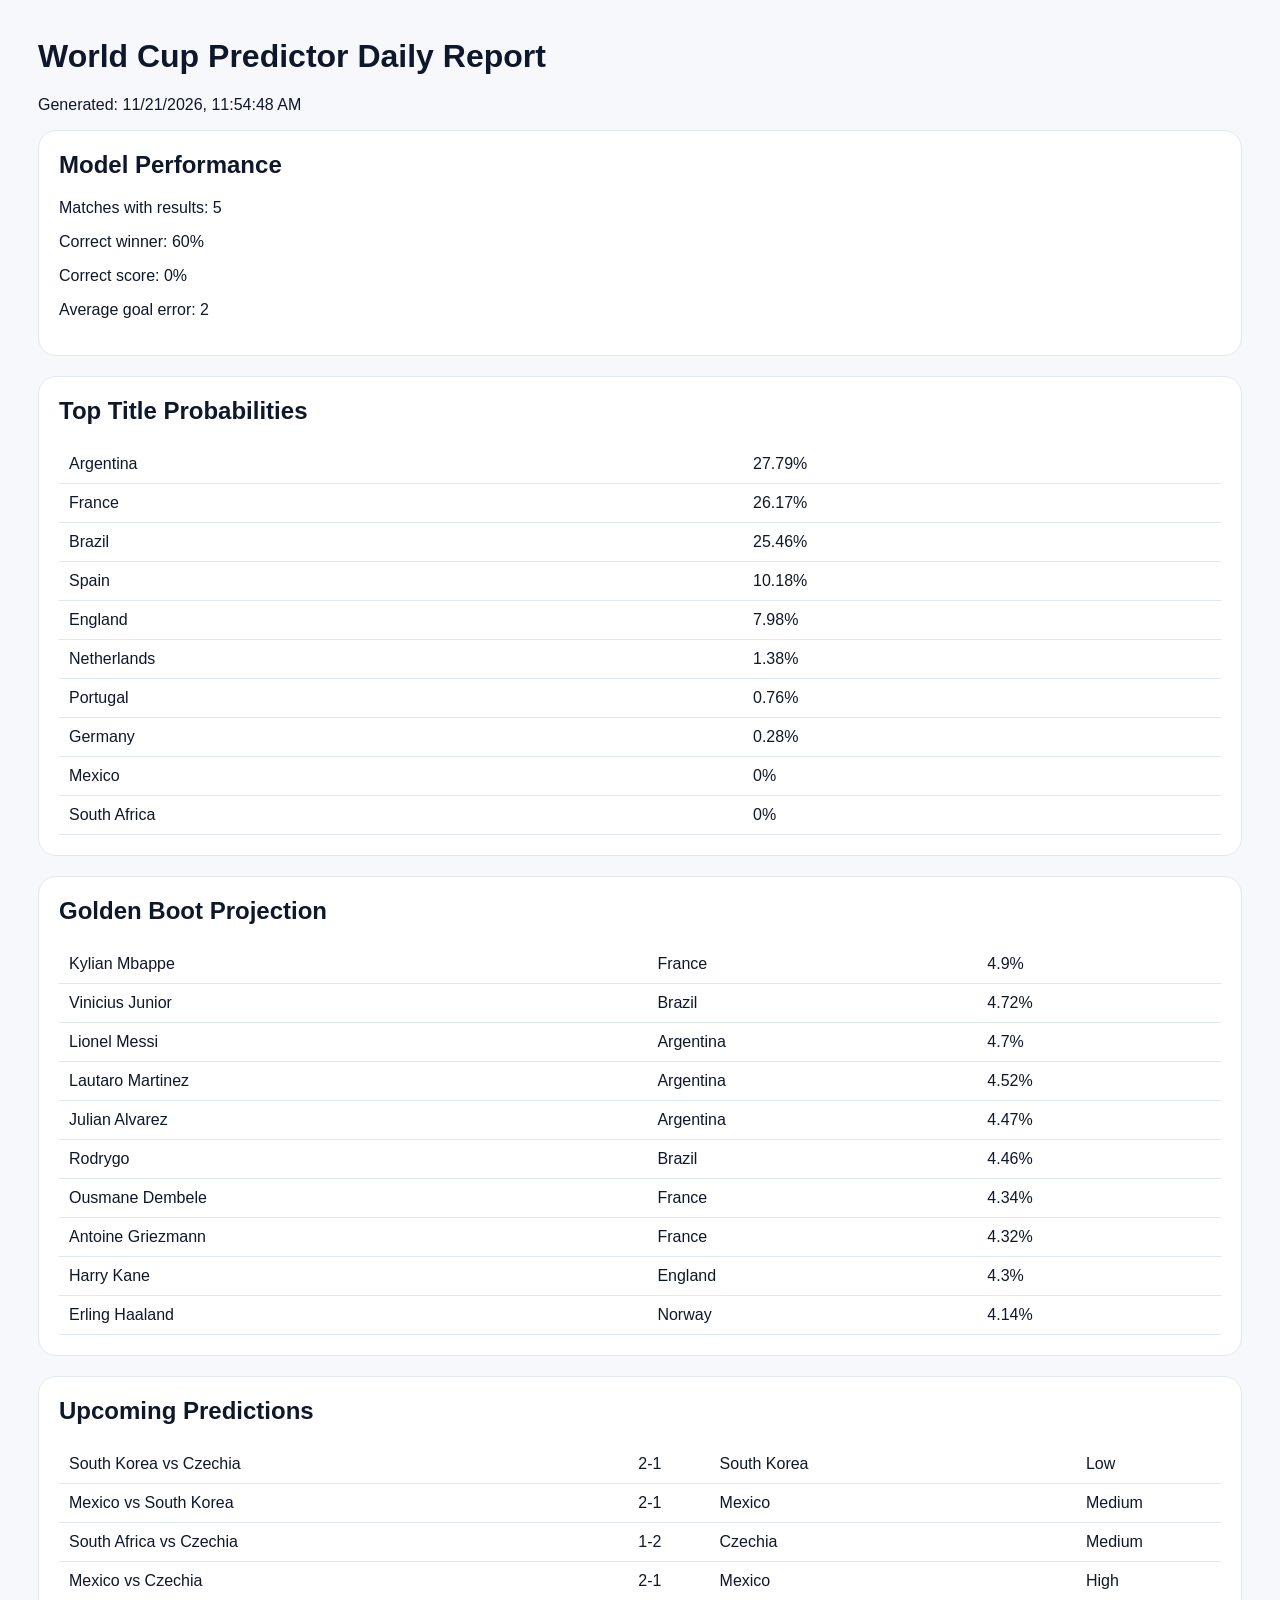
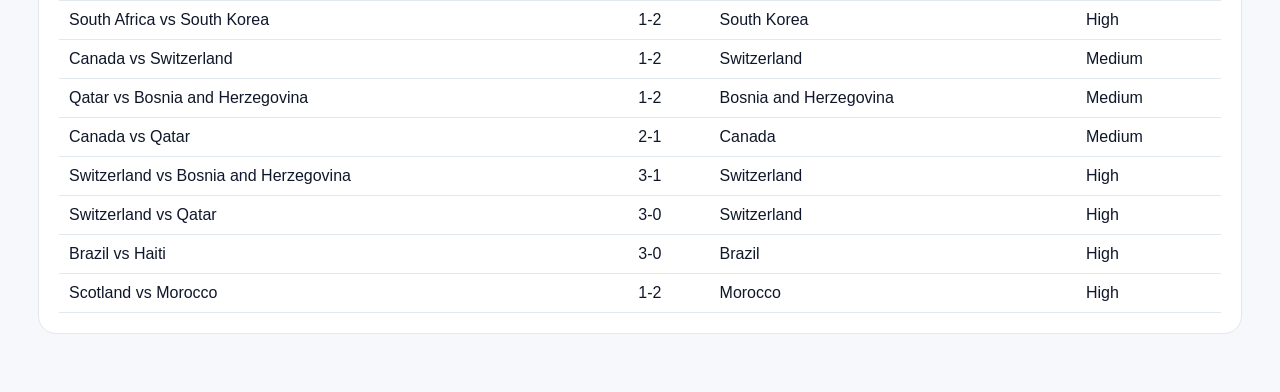
==== reports/daily_report.html @ 76134f79 "Update prediction data and reports" ====
<!DOCTYPE html><html><head><meta charset="UTF-8"><title>World Cup Predictor Daily Report</title><style>body{font-family:Arial,sans-serif;background:#f6f8fb;color:#0f172a;padding:30px}section{background:white;border:1px solid #e2e8f0;border-radius:18px;padding:20px;margin-bottom:20px}table{width:100%;border-collapse:collapse}td,th{padding:10px;border-bottom:1px solid #e2e8f0;text-align:left}h1,h2{margin-top:0}</style></head><body><h1>World Cup Predictor Daily Report</h1><p>Generated: 11/21/2026, 11:54:48 AM</p><section><h2>Model Performance</h2><p>Matches with results: 5</p><p>Correct winner: 60%</p><p>Correct score: 0%</p><p>Average goal error: 2</p></section><section><h2>Top Title Probabilities</h2><table><tr><td>Argentina</td><td>27.79%</td></tr><tr><td>France</td><td>26.17%</td></tr><tr><td>Brazil</td><td>25.46%</td></tr><tr><td>Spain</td><td>10.18%</td></tr><tr><td>England</td><td>7.98%</td></tr><tr><td>Netherlands</td><td>1.38%</td></tr><tr><td>Portugal</td><td>0.76%</td></tr><tr><td>Germany</td><td>0.28%</td></tr><tr><td>Mexico</td><td>0%</td></tr><tr><td>South Africa</td><td>0%</td></tr></table></section><section><h2>Golden Boot Projection</h2><table><tr><td>Kylian Mbappe</td><td>France</td><td>4.9%</td></tr><tr><td>Vinicius Junior</td><td>Brazil</td><td>4.72%</td></tr><tr><td>Lionel Messi</td><td>Argentina</td><td>4.7%</td></tr><tr><td>Lautaro Martinez</td><td>Argentina</td><td>4.52%</td></tr><tr><td>Julian Alvarez</td><td>Argentina</td><td>4.47%</td></tr><tr><td>Rodrygo</td><td>Brazil</td><td>4.46%</td></tr><tr><td>Ousmane Dembele</td><td>France</td><td>4.34%</td></tr><tr><td>Antoine Griezmann</td><td>France</td><td>4.32%</td></tr><tr><td>Harry Kane</td><td>England</td><td>4.3%</td></tr><tr><td>Erling Haaland</td><td>Norway</td><td>4.14%</td></tr></table></section><section><h2>Upcoming Predictions</h2><table><tr><td>South Korea vs Czechia</td><td>2-1</td><td>South Korea</td><td>Low</td></tr><tr><td>Mexico vs South Korea</td><td>2-1</td><td>Mexico</td><td>Medium</td></tr><tr><td>South Africa vs Czechia</td><td>1-2</td><td>Czechia</td><td>Medium</td></tr><tr><td>Mexico vs Czechia</td><td>2-1</td><td>Mexico</td><td>High</td></tr><tr><td>South Africa vs South Korea</td><td>1-2</td><td>South Korea</td><td>High</td></tr><tr><td>Canada vs Switzerland</td><td>1-2</td><td>Switzerland</td><td>Medium</td></tr><tr><td>Qatar vs Bosnia and Herzegovina</td><td>1-2</td><td>Bosnia and Herzegovina</td><td>Medium</td></tr><tr><td>Canada vs Qatar</td><td>2-1</td><td>Canada</td><td>Medium</td></tr><tr><td>Switzerland vs Bosnia and Herzegovina</td><td>3-1</td><td>Switzerland</td><td>High</td></tr><tr><td>Switzerland vs Qatar</td><td>3-0</td><td>Switzerland</td><td>High</td></tr><tr><td>Brazil vs Haiti</td><td>3-0</td><td>Brazil</td><td>High</td></tr><tr><td>Scotland vs Morocco</td><td>1-2</td><td>Morocco</td><td>High</td></tr></table></section></body></html>
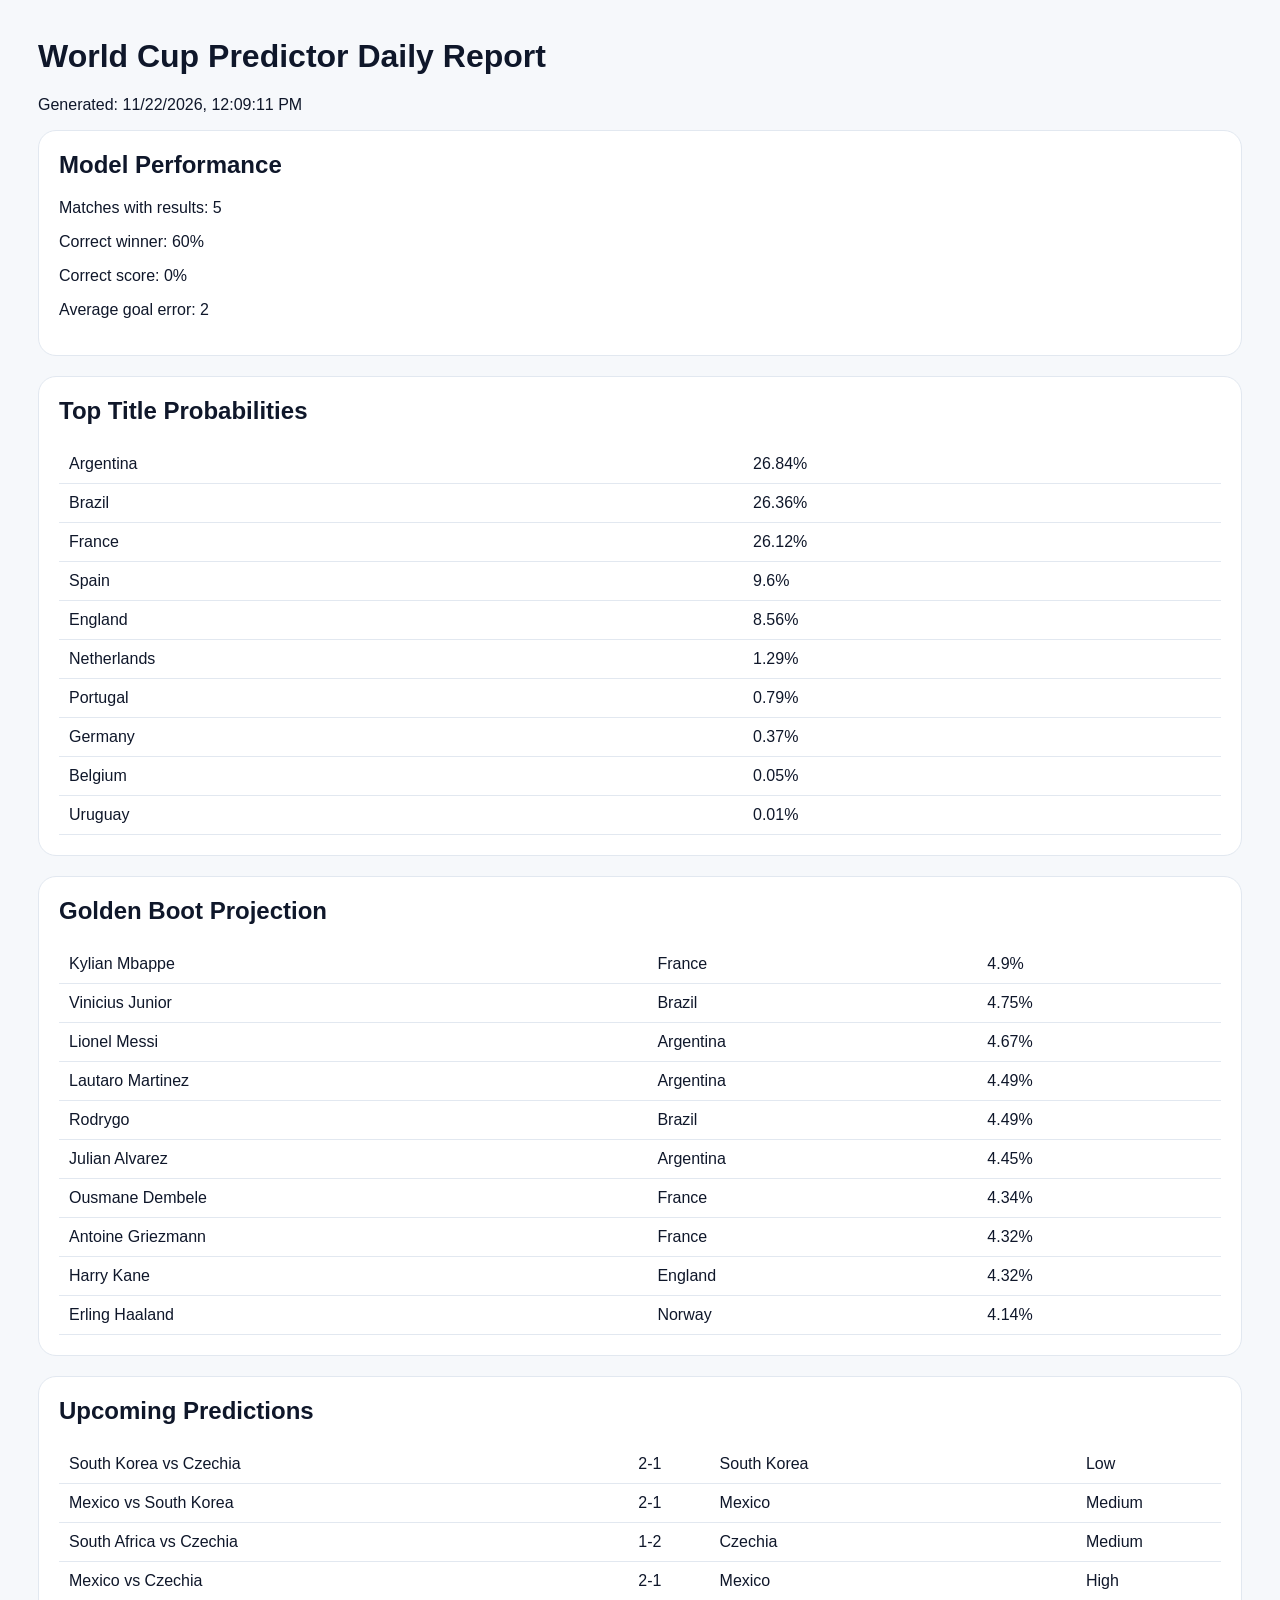
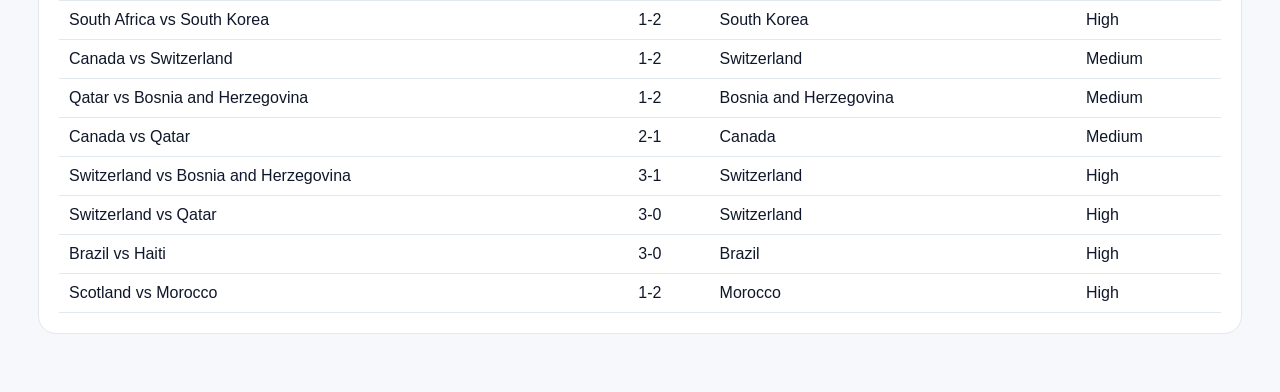
==== commit 184eba7e: "Update prediction data and reports" ====
--- a/reports/daily_report.html
+++ b/reports/daily_report.html
@@ -1 +1 @@
-<!DOCTYPE html><html><head><meta charset="UTF-8"><title>World Cup Predictor Daily Report</title><style>body{font-family:Arial,sans-serif;background:#f6f8fb;color:#0f172a;padding:30px}section{background:white;border:1px solid #e2e8f0;border-radius:18px;padding:20px;margin-bottom:20px}table{width:100%;border-collapse:collapse}td,th{padding:10px;border-bottom:1px solid #e2e8f0;text-align:left}h1,h2{margin-top:0}</style></head><body><h1>World Cup Predictor Daily Report</h1><p>Generated: 11/21/2026, 11:54:48 AM</p><section><h2>Model Performance</h2><p>Matches with results: 5</p><p>Correct winner: 60%</p><p>Correct score: 0%</p><p>Average goal error: 2</p></section><section><h2>Top Title Probabilities</h2><table><tr><td>Argentina</td><td>27.79%</td></tr><tr><td>France</td><td>26.17%</td></tr><tr><td>Brazil</td><td>25.46%</td></tr><tr><td>Spain</td><td>10.18%</td></tr><tr><td>England</td><td>7.98%</td></tr><tr><td>Netherlands</td><td>1.38%</td></tr><tr><td>Portugal</td><td>0.76%</td></tr><tr><td>Germany</td><td>0.28%</td></tr><tr><td>Mexico</td><td>0%</td></tr><tr><td>South Africa</td><td>0%</td></tr></table></section><section><h2>Golden Boot Projection</h2><table><tr><td>Kylian Mbappe</td><td>France</td><td>4.9%</td></tr><tr><td>Vinicius Junior</td><td>Brazil</td><td>4.72%</td></tr><tr><td>Lionel Messi</td><td>Argentina</td><td>4.7%</td></tr><tr><td>Lautaro Martinez</td><td>Argentina</td><td>4.52%</td></tr><tr><td>Julian Alvarez</td><td>Argentina</td><td>4.47%</td></tr><tr><td>Rodrygo</td><td>Brazil</td><td>4.46%</td></tr><tr><td>Ousmane Dembele</td><td>France</td><td>4.34%</td></tr><tr><td>Antoine Griezmann</td><td>France</td><td>4.32%</td></tr><tr><td>Harry Kane</td><td>England</td><td>4.3%</td></tr><tr><td>Erling Haaland</td><td>Norway</td><td>4.14%</td></tr></table></section><section><h2>Upcoming Predictions</h2><table><tr><td>South Korea vs Czechia</td><td>2-1</td><td>South Korea</td><td>Low</td></tr><tr><td>Mexico vs South Korea</td><td>2-1</td><td>Mexico</td><td>Medium</td></tr><tr><td>South Africa vs Czechia</td><td>1-2</td><td>Czechia</td><td>Medium</td></tr><tr><td>Mexico vs Czechia</td><td>2-1</td><td>Mexico</td><td>High</td></tr><tr><td>South Africa vs South Korea</td><td>1-2</td><td>South Korea</td><td>High</td></tr><tr><td>Canada vs Switzerland</td><td>1-2</td><td>Switzerland</td><td>Medium</td></tr><tr><td>Qatar vs Bosnia and Herzegovina</td><td>1-2</td><td>Bosnia and Herzegovina</td><td>Medium</td></tr><tr><td>Canada vs Qatar</td><td>2-1</td><td>Canada</td><td>Medium</td></tr><tr><td>Switzerland vs Bosnia and Herzegovina</td><td>3-1</td><td>Switzerland</td><td>High</td></tr><tr><td>Switzerland vs Qatar</td><td>3-0</td><td>Switzerland</td><td>High</td></tr><tr><td>Brazil vs Haiti</td><td>3-0</td><td>Brazil</td><td>High</td></tr><tr><td>Scotland vs Morocco</td><td>1-2</td><td>Morocco</td><td>High</td></tr></table></section></body></html>+<!DOCTYPE html><html><head><meta charset="UTF-8"><title>World Cup Predictor Daily Report</title><style>body{font-family:Arial,sans-serif;background:#f6f8fb;color:#0f172a;padding:30px}section{background:white;border:1px solid #e2e8f0;border-radius:18px;padding:20px;margin-bottom:20px}table{width:100%;border-collapse:collapse}td,th{padding:10px;border-bottom:1px solid #e2e8f0;text-align:left}h1,h2{margin-top:0}</style></head><body><h1>World Cup Predictor Daily Report</h1><p>Generated: 11/22/2026, 12:09:11 PM</p><section><h2>Model Performance</h2><p>Matches with results: 5</p><p>Correct winner: 60%</p><p>Correct score: 0%</p><p>Average goal error: 2</p></section><section><h2>Top Title Probabilities</h2><table><tr><td>Argentina</td><td>26.84%</td></tr><tr><td>Brazil</td><td>26.36%</td></tr><tr><td>France</td><td>26.12%</td></tr><tr><td>Spain</td><td>9.6%</td></tr><tr><td>England</td><td>8.56%</td></tr><tr><td>Netherlands</td><td>1.29%</td></tr><tr><td>Portugal</td><td>0.79%</td></tr><tr><td>Germany</td><td>0.37%</td></tr><tr><td>Belgium</td><td>0.05%</td></tr><tr><td>Uruguay</td><td>0.01%</td></tr></table></section><section><h2>Golden Boot Projection</h2><table><tr><td>Kylian Mbappe</td><td>France</td><td>4.9%</td></tr><tr><td>Vinicius Junior</td><td>Brazil</td><td>4.75%</td></tr><tr><td>Lionel Messi</td><td>Argentina</td><td>4.67%</td></tr><tr><td>Lautaro Martinez</td><td>Argentina</td><td>4.49%</td></tr><tr><td>Rodrygo</td><td>Brazil</td><td>4.49%</td></tr><tr><td>Julian Alvarez</td><td>Argentina</td><td>4.45%</td></tr><tr><td>Ousmane Dembele</td><td>France</td><td>4.34%</td></tr><tr><td>Antoine Griezmann</td><td>France</td><td>4.32%</td></tr><tr><td>Harry Kane</td><td>England</td><td>4.32%</td></tr><tr><td>Erling Haaland</td><td>Norway</td><td>4.14%</td></tr></table></section><section><h2>Upcoming Predictions</h2><table><tr><td>South Korea vs Czechia</td><td>2-1</td><td>South Korea</td><td>Low</td></tr><tr><td>Mexico vs South Korea</td><td>2-1</td><td>Mexico</td><td>Medium</td></tr><tr><td>South Africa vs Czechia</td><td>1-2</td><td>Czechia</td><td>Medium</td></tr><tr><td>Mexico vs Czechia</td><td>2-1</td><td>Mexico</td><td>High</td></tr><tr><td>South Africa vs South Korea</td><td>1-2</td><td>South Korea</td><td>High</td></tr><tr><td>Canada vs Switzerland</td><td>1-2</td><td>Switzerland</td><td>Medium</td></tr><tr><td>Qatar vs Bosnia and Herzegovina</td><td>1-2</td><td>Bosnia and Herzegovina</td><td>Medium</td></tr><tr><td>Canada vs Qatar</td><td>2-1</td><td>Canada</td><td>Medium</td></tr><tr><td>Switzerland vs Bosnia and Herzegovina</td><td>3-1</td><td>Switzerland</td><td>High</td></tr><tr><td>Switzerland vs Qatar</td><td>3-0</td><td>Switzerland</td><td>High</td></tr><tr><td>Brazil vs Haiti</td><td>3-0</td><td>Brazil</td><td>High</td></tr><tr><td>Scotland vs Morocco</td><td>1-2</td><td>Morocco</td><td>High</td></tr></table></section></body></html>
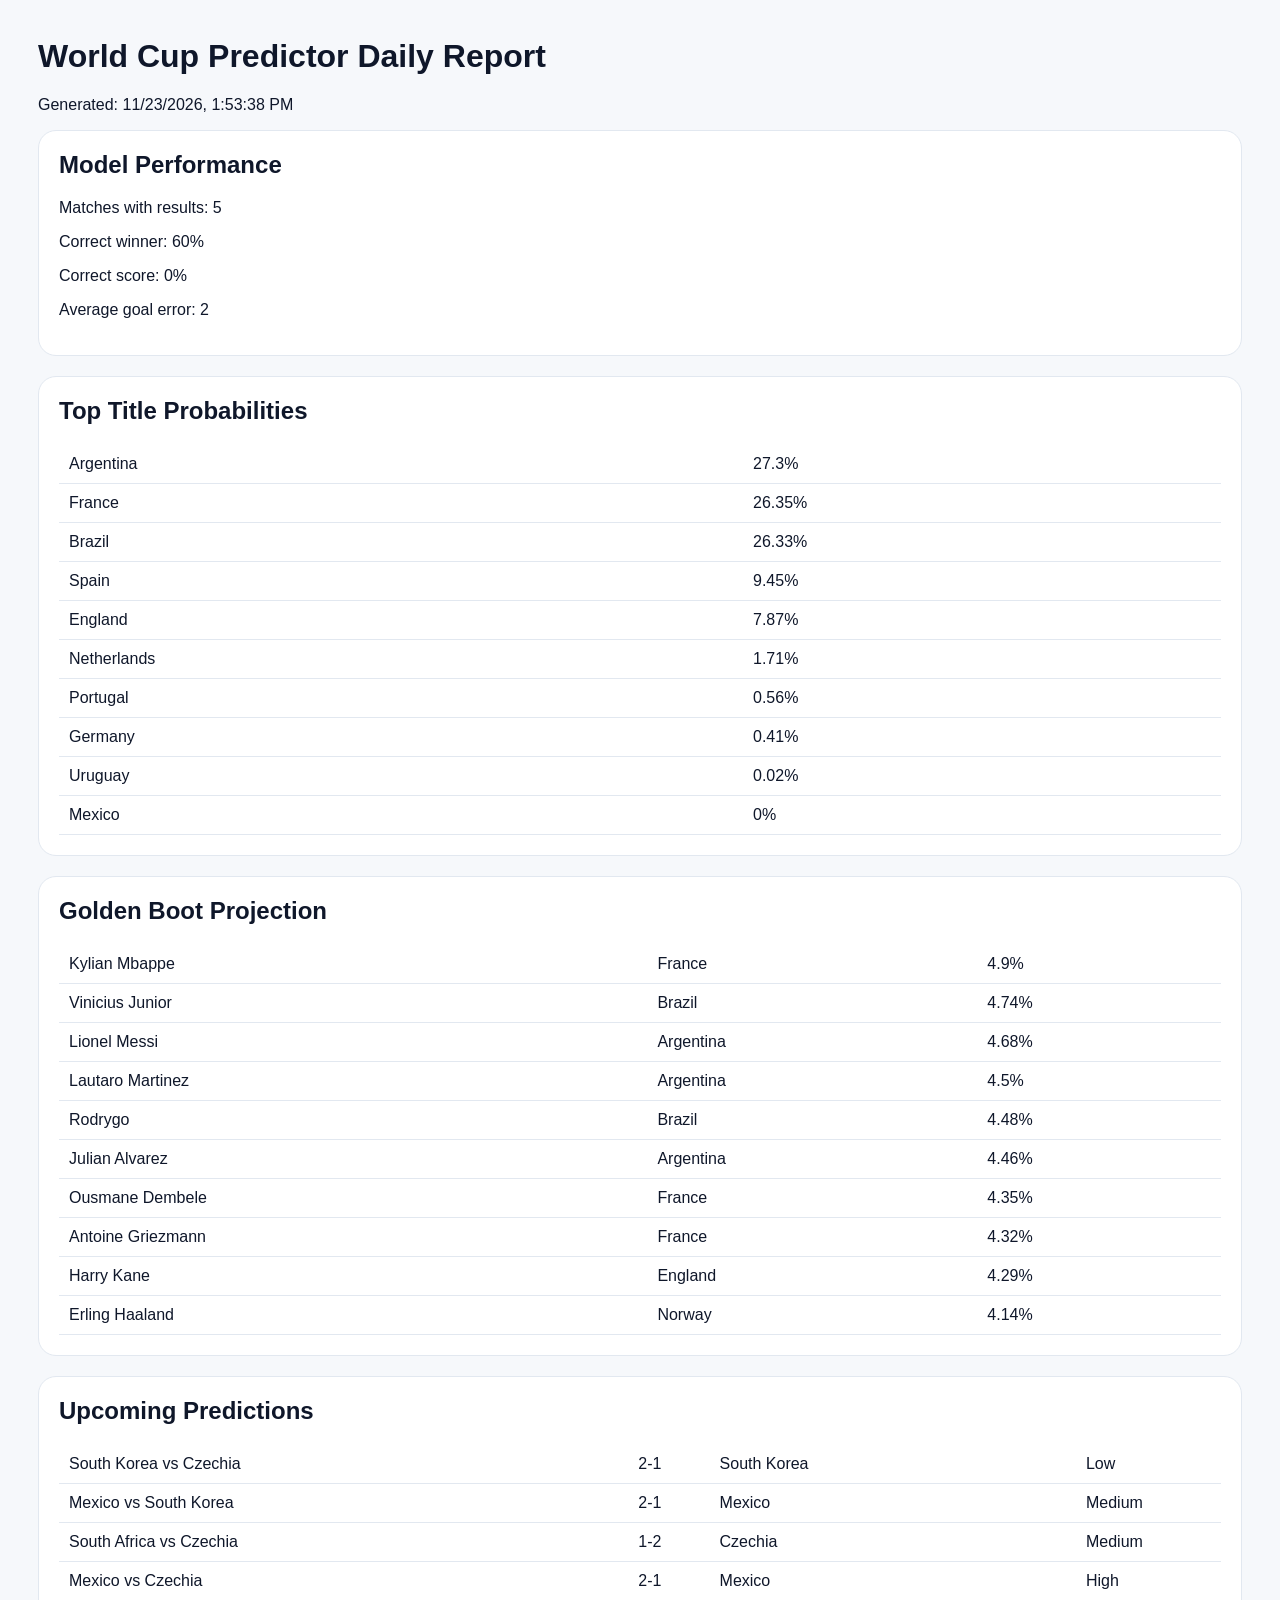
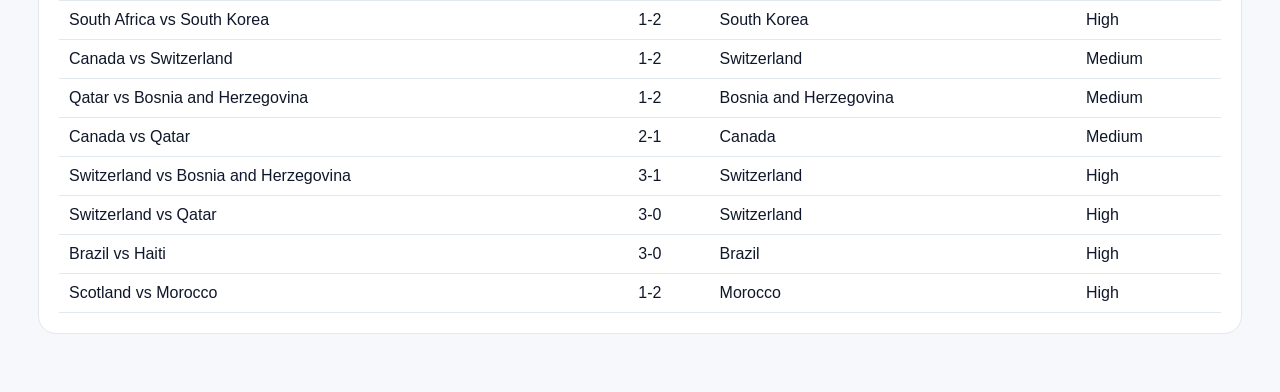
==== commit 8e715f9b: "Update prediction data and reports" ====
--- a/reports/daily_report.html
+++ b/reports/daily_report.html
@@ -1 +1 @@
-<!DOCTYPE html><html><head><meta charset="UTF-8"><title>World Cup Predictor Daily Report</title><style>body{font-family:Arial,sans-serif;background:#f6f8fb;color:#0f172a;padding:30px}section{background:white;border:1px solid #e2e8f0;border-radius:18px;padding:20px;margin-bottom:20px}table{width:100%;border-collapse:collapse}td,th{padding:10px;border-bottom:1px solid #e2e8f0;text-align:left}h1,h2{margin-top:0}</style></head><body><h1>World Cup Predictor Daily Report</h1><p>Generated: 11/22/2026, 12:09:11 PM</p><section><h2>Model Performance</h2><p>Matches with results: 5</p><p>Correct winner: 60%</p><p>Correct score: 0%</p><p>Average goal error: 2</p></section><section><h2>Top Title Probabilities</h2><table><tr><td>Argentina</td><td>26.84%</td></tr><tr><td>Brazil</td><td>26.36%</td></tr><tr><td>France</td><td>26.12%</td></tr><tr><td>Spain</td><td>9.6%</td></tr><tr><td>England</td><td>8.56%</td></tr><tr><td>Netherlands</td><td>1.29%</td></tr><tr><td>Portugal</td><td>0.79%</td></tr><tr><td>Germany</td><td>0.37%</td></tr><tr><td>Belgium</td><td>0.05%</td></tr><tr><td>Uruguay</td><td>0.01%</td></tr></table></section><section><h2>Golden Boot Projection</h2><table><tr><td>Kylian Mbappe</td><td>France</td><td>4.9%</td></tr><tr><td>Vinicius Junior</td><td>Brazil</td><td>4.75%</td></tr><tr><td>Lionel Messi</td><td>Argentina</td><td>4.67%</td></tr><tr><td>Lautaro Martinez</td><td>Argentina</td><td>4.49%</td></tr><tr><td>Rodrygo</td><td>Brazil</td><td>4.49%</td></tr><tr><td>Julian Alvarez</td><td>Argentina</td><td>4.45%</td></tr><tr><td>Ousmane Dembele</td><td>France</td><td>4.34%</td></tr><tr><td>Antoine Griezmann</td><td>France</td><td>4.32%</td></tr><tr><td>Harry Kane</td><td>England</td><td>4.32%</td></tr><tr><td>Erling Haaland</td><td>Norway</td><td>4.14%</td></tr></table></section><section><h2>Upcoming Predictions</h2><table><tr><td>South Korea vs Czechia</td><td>2-1</td><td>South Korea</td><td>Low</td></tr><tr><td>Mexico vs South Korea</td><td>2-1</td><td>Mexico</td><td>Medium</td></tr><tr><td>South Africa vs Czechia</td><td>1-2</td><td>Czechia</td><td>Medium</td></tr><tr><td>Mexico vs Czechia</td><td>2-1</td><td>Mexico</td><td>High</td></tr><tr><td>South Africa vs South Korea</td><td>1-2</td><td>South Korea</td><td>High</td></tr><tr><td>Canada vs Switzerland</td><td>1-2</td><td>Switzerland</td><td>Medium</td></tr><tr><td>Qatar vs Bosnia and Herzegovina</td><td>1-2</td><td>Bosnia and Herzegovina</td><td>Medium</td></tr><tr><td>Canada vs Qatar</td><td>2-1</td><td>Canada</td><td>Medium</td></tr><tr><td>Switzerland vs Bosnia and Herzegovina</td><td>3-1</td><td>Switzerland</td><td>High</td></tr><tr><td>Switzerland vs Qatar</td><td>3-0</td><td>Switzerland</td><td>High</td></tr><tr><td>Brazil vs Haiti</td><td>3-0</td><td>Brazil</td><td>High</td></tr><tr><td>Scotland vs Morocco</td><td>1-2</td><td>Morocco</td><td>High</td></tr></table></section></body></html>+<!DOCTYPE html><html><head><meta charset="UTF-8"><title>World Cup Predictor Daily Report</title><style>body{font-family:Arial,sans-serif;background:#f6f8fb;color:#0f172a;padding:30px}section{background:white;border:1px solid #e2e8f0;border-radius:18px;padding:20px;margin-bottom:20px}table{width:100%;border-collapse:collapse}td,th{padding:10px;border-bottom:1px solid #e2e8f0;text-align:left}h1,h2{margin-top:0}</style></head><body><h1>World Cup Predictor Daily Report</h1><p>Generated: 11/23/2026, 1:53:38 PM</p><section><h2>Model Performance</h2><p>Matches with results: 5</p><p>Correct winner: 60%</p><p>Correct score: 0%</p><p>Average goal error: 2</p></section><section><h2>Top Title Probabilities</h2><table><tr><td>Argentina</td><td>27.3%</td></tr><tr><td>France</td><td>26.35%</td></tr><tr><td>Brazil</td><td>26.33%</td></tr><tr><td>Spain</td><td>9.45%</td></tr><tr><td>England</td><td>7.87%</td></tr><tr><td>Netherlands</td><td>1.71%</td></tr><tr><td>Portugal</td><td>0.56%</td></tr><tr><td>Germany</td><td>0.41%</td></tr><tr><td>Uruguay</td><td>0.02%</td></tr><tr><td>Mexico</td><td>0%</td></tr></table></section><section><h2>Golden Boot Projection</h2><table><tr><td>Kylian Mbappe</td><td>France</td><td>4.9%</td></tr><tr><td>Vinicius Junior</td><td>Brazil</td><td>4.74%</td></tr><tr><td>Lionel Messi</td><td>Argentina</td><td>4.68%</td></tr><tr><td>Lautaro Martinez</td><td>Argentina</td><td>4.5%</td></tr><tr><td>Rodrygo</td><td>Brazil</td><td>4.48%</td></tr><tr><td>Julian Alvarez</td><td>Argentina</td><td>4.46%</td></tr><tr><td>Ousmane Dembele</td><td>France</td><td>4.35%</td></tr><tr><td>Antoine Griezmann</td><td>France</td><td>4.32%</td></tr><tr><td>Harry Kane</td><td>England</td><td>4.29%</td></tr><tr><td>Erling Haaland</td><td>Norway</td><td>4.14%</td></tr></table></section><section><h2>Upcoming Predictions</h2><table><tr><td>South Korea vs Czechia</td><td>2-1</td><td>South Korea</td><td>Low</td></tr><tr><td>Mexico vs South Korea</td><td>2-1</td><td>Mexico</td><td>Medium</td></tr><tr><td>South Africa vs Czechia</td><td>1-2</td><td>Czechia</td><td>Medium</td></tr><tr><td>Mexico vs Czechia</td><td>2-1</td><td>Mexico</td><td>High</td></tr><tr><td>South Africa vs South Korea</td><td>1-2</td><td>South Korea</td><td>High</td></tr><tr><td>Canada vs Switzerland</td><td>1-2</td><td>Switzerland</td><td>Medium</td></tr><tr><td>Qatar vs Bosnia and Herzegovina</td><td>1-2</td><td>Bosnia and Herzegovina</td><td>Medium</td></tr><tr><td>Canada vs Qatar</td><td>2-1</td><td>Canada</td><td>Medium</td></tr><tr><td>Switzerland vs Bosnia and Herzegovina</td><td>3-1</td><td>Switzerland</td><td>High</td></tr><tr><td>Switzerland vs Qatar</td><td>3-0</td><td>Switzerland</td><td>High</td></tr><tr><td>Brazil vs Haiti</td><td>3-0</td><td>Brazil</td><td>High</td></tr><tr><td>Scotland vs Morocco</td><td>1-2</td><td>Morocco</td><td>High</td></tr></table></section></body></html>
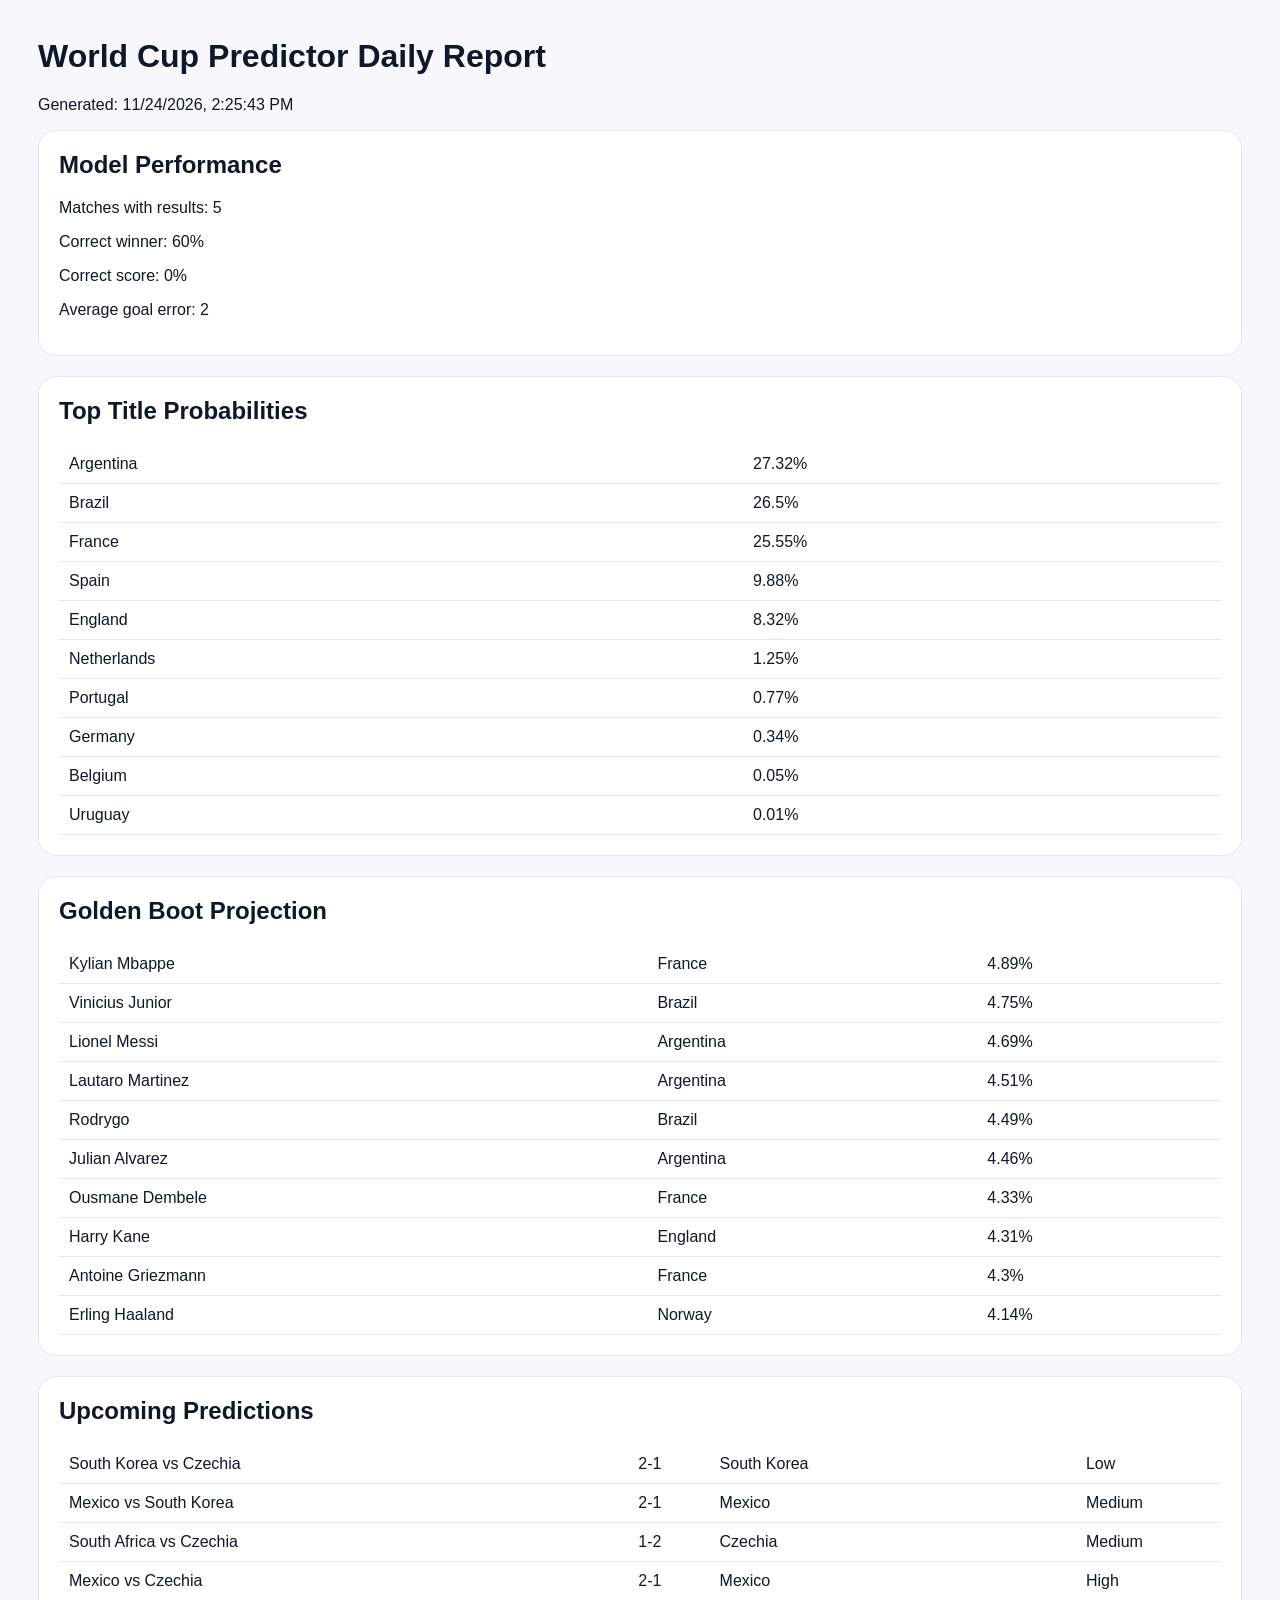
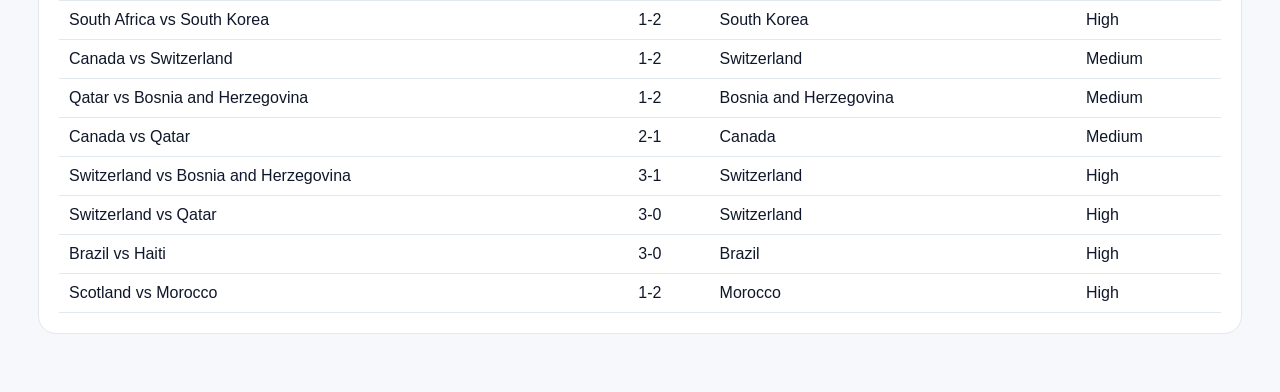
==== commit 6bec6d7b: "Update prediction data and reports" ====
--- a/reports/daily_report.html
+++ b/reports/daily_report.html
@@ -1 +1 @@
-<!DOCTYPE html><html><head><meta charset="UTF-8"><title>World Cup Predictor Daily Report</title><style>body{font-family:Arial,sans-serif;background:#f6f8fb;color:#0f172a;padding:30px}section{background:white;border:1px solid #e2e8f0;border-radius:18px;padding:20px;margin-bottom:20px}table{width:100%;border-collapse:collapse}td,th{padding:10px;border-bottom:1px solid #e2e8f0;text-align:left}h1,h2{margin-top:0}</style></head><body><h1>World Cup Predictor Daily Report</h1><p>Generated: 11/23/2026, 1:53:38 PM</p><section><h2>Model Performance</h2><p>Matches with results: 5</p><p>Correct winner: 60%</p><p>Correct score: 0%</p><p>Average goal error: 2</p></section><section><h2>Top Title Probabilities</h2><table><tr><td>Argentina</td><td>27.3%</td></tr><tr><td>France</td><td>26.35%</td></tr><tr><td>Brazil</td><td>26.33%</td></tr><tr><td>Spain</td><td>9.45%</td></tr><tr><td>England</td><td>7.87%</td></tr><tr><td>Netherlands</td><td>1.71%</td></tr><tr><td>Portugal</td><td>0.56%</td></tr><tr><td>Germany</td><td>0.41%</td></tr><tr><td>Uruguay</td><td>0.02%</td></tr><tr><td>Mexico</td><td>0%</td></tr></table></section><section><h2>Golden Boot Projection</h2><table><tr><td>Kylian Mbappe</td><td>France</td><td>4.9%</td></tr><tr><td>Vinicius Junior</td><td>Brazil</td><td>4.74%</td></tr><tr><td>Lionel Messi</td><td>Argentina</td><td>4.68%</td></tr><tr><td>Lautaro Martinez</td><td>Argentina</td><td>4.5%</td></tr><tr><td>Rodrygo</td><td>Brazil</td><td>4.48%</td></tr><tr><td>Julian Alvarez</td><td>Argentina</td><td>4.46%</td></tr><tr><td>Ousmane Dembele</td><td>France</td><td>4.35%</td></tr><tr><td>Antoine Griezmann</td><td>France</td><td>4.32%</td></tr><tr><td>Harry Kane</td><td>England</td><td>4.29%</td></tr><tr><td>Erling Haaland</td><td>Norway</td><td>4.14%</td></tr></table></section><section><h2>Upcoming Predictions</h2><table><tr><td>South Korea vs Czechia</td><td>2-1</td><td>South Korea</td><td>Low</td></tr><tr><td>Mexico vs South Korea</td><td>2-1</td><td>Mexico</td><td>Medium</td></tr><tr><td>South Africa vs Czechia</td><td>1-2</td><td>Czechia</td><td>Medium</td></tr><tr><td>Mexico vs Czechia</td><td>2-1</td><td>Mexico</td><td>High</td></tr><tr><td>South Africa vs South Korea</td><td>1-2</td><td>South Korea</td><td>High</td></tr><tr><td>Canada vs Switzerland</td><td>1-2</td><td>Switzerland</td><td>Medium</td></tr><tr><td>Qatar vs Bosnia and Herzegovina</td><td>1-2</td><td>Bosnia and Herzegovina</td><td>Medium</td></tr><tr><td>Canada vs Qatar</td><td>2-1</td><td>Canada</td><td>Medium</td></tr><tr><td>Switzerland vs Bosnia and Herzegovina</td><td>3-1</td><td>Switzerland</td><td>High</td></tr><tr><td>Switzerland vs Qatar</td><td>3-0</td><td>Switzerland</td><td>High</td></tr><tr><td>Brazil vs Haiti</td><td>3-0</td><td>Brazil</td><td>High</td></tr><tr><td>Scotland vs Morocco</td><td>1-2</td><td>Morocco</td><td>High</td></tr></table></section></body></html>+<!DOCTYPE html><html><head><meta charset="UTF-8"><title>World Cup Predictor Daily Report</title><style>body{font-family:Arial,sans-serif;background:#f6f8fb;color:#0f172a;padding:30px}section{background:white;border:1px solid #e2e8f0;border-radius:18px;padding:20px;margin-bottom:20px}table{width:100%;border-collapse:collapse}td,th{padding:10px;border-bottom:1px solid #e2e8f0;text-align:left}h1,h2{margin-top:0}</style></head><body><h1>World Cup Predictor Daily Report</h1><p>Generated: 11/24/2026, 2:25:43 PM</p><section><h2>Model Performance</h2><p>Matches with results: 5</p><p>Correct winner: 60%</p><p>Correct score: 0%</p><p>Average goal error: 2</p></section><section><h2>Top Title Probabilities</h2><table><tr><td>Argentina</td><td>27.32%</td></tr><tr><td>Brazil</td><td>26.5%</td></tr><tr><td>France</td><td>25.55%</td></tr><tr><td>Spain</td><td>9.88%</td></tr><tr><td>England</td><td>8.32%</td></tr><tr><td>Netherlands</td><td>1.25%</td></tr><tr><td>Portugal</td><td>0.77%</td></tr><tr><td>Germany</td><td>0.34%</td></tr><tr><td>Belgium</td><td>0.05%</td></tr><tr><td>Uruguay</td><td>0.01%</td></tr></table></section><section><h2>Golden Boot Projection</h2><table><tr><td>Kylian Mbappe</td><td>France</td><td>4.89%</td></tr><tr><td>Vinicius Junior</td><td>Brazil</td><td>4.75%</td></tr><tr><td>Lionel Messi</td><td>Argentina</td><td>4.69%</td></tr><tr><td>Lautaro Martinez</td><td>Argentina</td><td>4.51%</td></tr><tr><td>Rodrygo</td><td>Brazil</td><td>4.49%</td></tr><tr><td>Julian Alvarez</td><td>Argentina</td><td>4.46%</td></tr><tr><td>Ousmane Dembele</td><td>France</td><td>4.33%</td></tr><tr><td>Harry Kane</td><td>England</td><td>4.31%</td></tr><tr><td>Antoine Griezmann</td><td>France</td><td>4.3%</td></tr><tr><td>Erling Haaland</td><td>Norway</td><td>4.14%</td></tr></table></section><section><h2>Upcoming Predictions</h2><table><tr><td>South Korea vs Czechia</td><td>2-1</td><td>South Korea</td><td>Low</td></tr><tr><td>Mexico vs South Korea</td><td>2-1</td><td>Mexico</td><td>Medium</td></tr><tr><td>South Africa vs Czechia</td><td>1-2</td><td>Czechia</td><td>Medium</td></tr><tr><td>Mexico vs Czechia</td><td>2-1</td><td>Mexico</td><td>High</td></tr><tr><td>South Africa vs South Korea</td><td>1-2</td><td>South Korea</td><td>High</td></tr><tr><td>Canada vs Switzerland</td><td>1-2</td><td>Switzerland</td><td>Medium</td></tr><tr><td>Qatar vs Bosnia and Herzegovina</td><td>1-2</td><td>Bosnia and Herzegovina</td><td>Medium</td></tr><tr><td>Canada vs Qatar</td><td>2-1</td><td>Canada</td><td>Medium</td></tr><tr><td>Switzerland vs Bosnia and Herzegovina</td><td>3-1</td><td>Switzerland</td><td>High</td></tr><tr><td>Switzerland vs Qatar</td><td>3-0</td><td>Switzerland</td><td>High</td></tr><tr><td>Brazil vs Haiti</td><td>3-0</td><td>Brazil</td><td>High</td></tr><tr><td>Scotland vs Morocco</td><td>1-2</td><td>Morocco</td><td>High</td></tr></table></section></body></html>
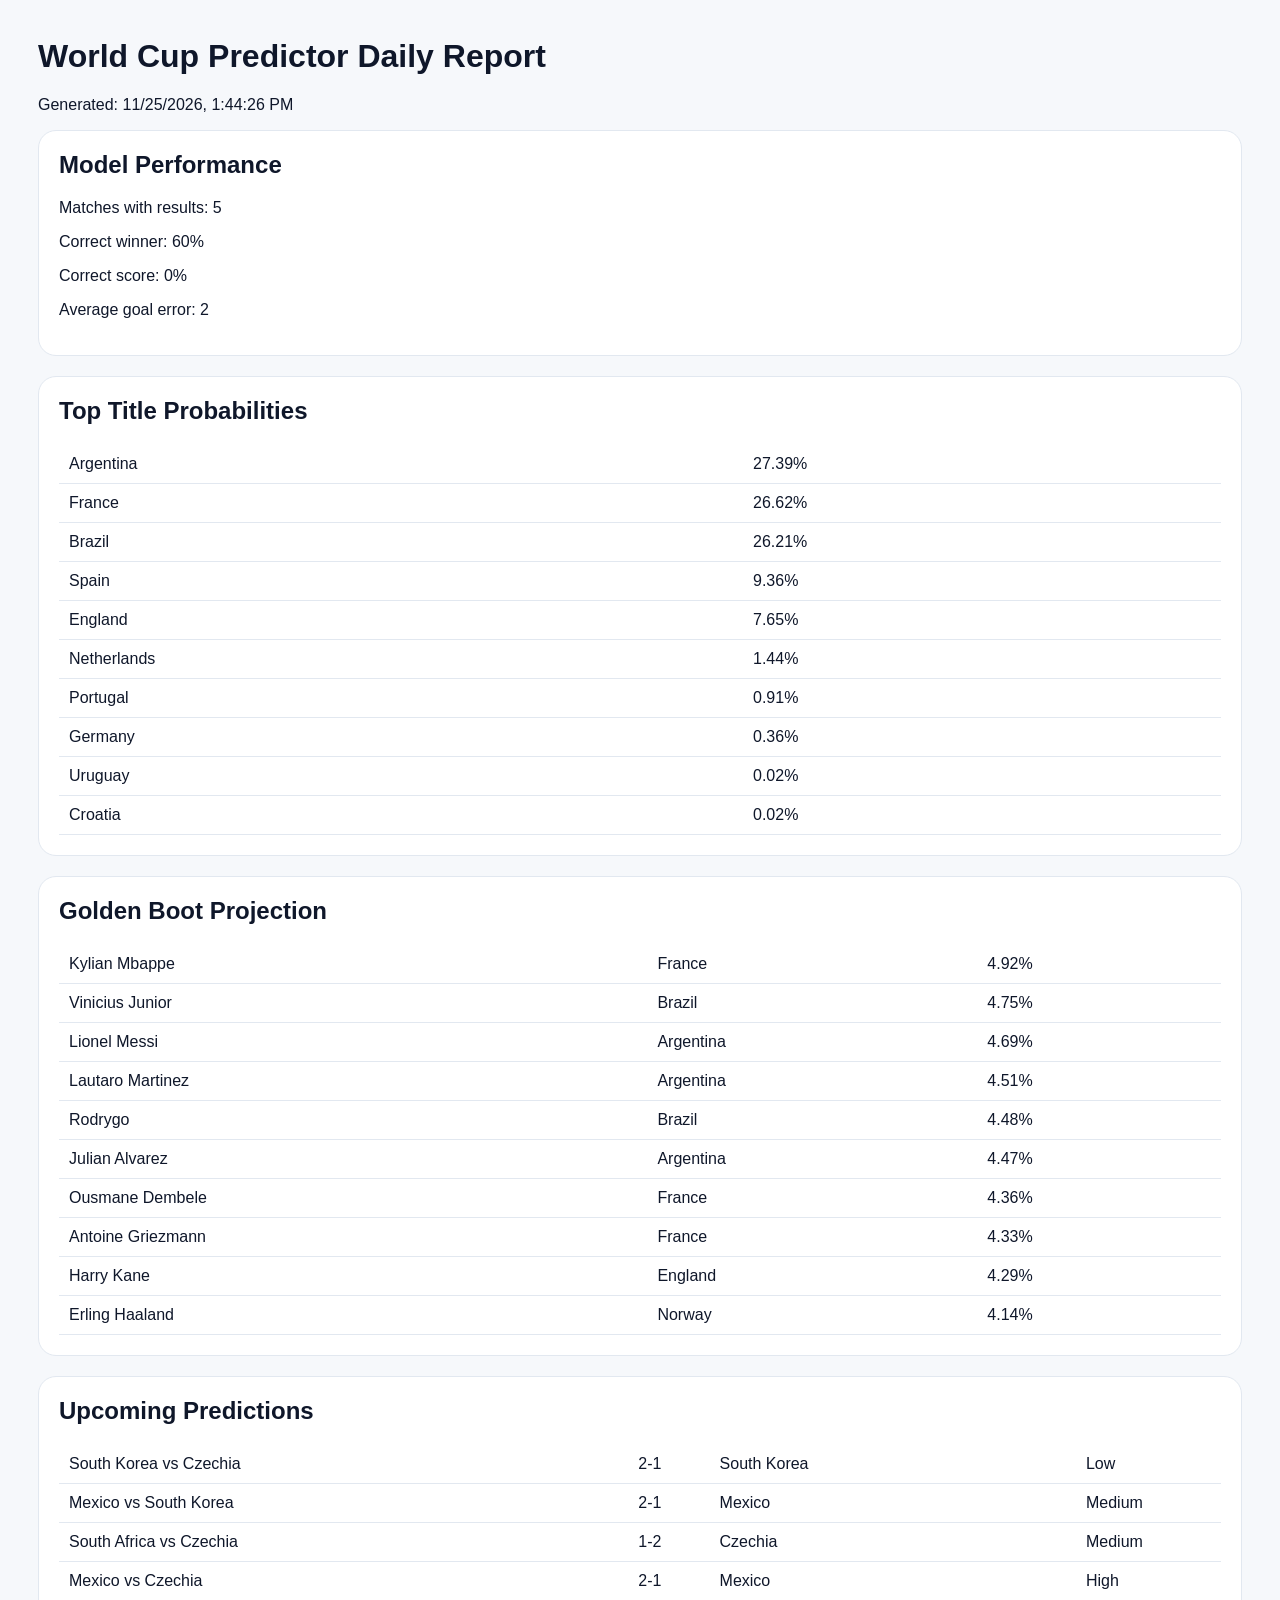
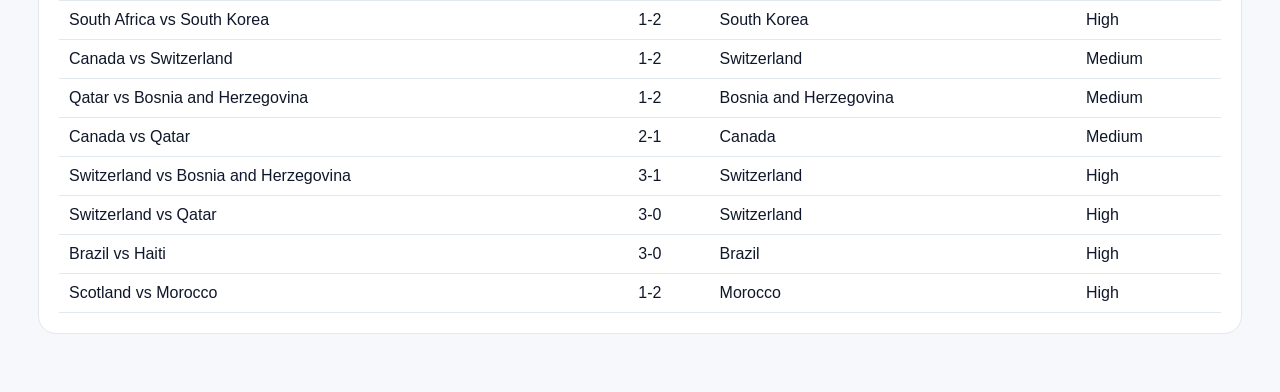
==== commit edae8134: "Update prediction data and reports" ====
--- a/reports/daily_report.html
+++ b/reports/daily_report.html
@@ -1 +1 @@
-<!DOCTYPE html><html><head><meta charset="UTF-8"><title>World Cup Predictor Daily Report</title><style>body{font-family:Arial,sans-serif;background:#f6f8fb;color:#0f172a;padding:30px}section{background:white;border:1px solid #e2e8f0;border-radius:18px;padding:20px;margin-bottom:20px}table{width:100%;border-collapse:collapse}td,th{padding:10px;border-bottom:1px solid #e2e8f0;text-align:left}h1,h2{margin-top:0}</style></head><body><h1>World Cup Predictor Daily Report</h1><p>Generated: 11/24/2026, 2:25:43 PM</p><section><h2>Model Performance</h2><p>Matches with results: 5</p><p>Correct winner: 60%</p><p>Correct score: 0%</p><p>Average goal error: 2</p></section><section><h2>Top Title Probabilities</h2><table><tr><td>Argentina</td><td>27.32%</td></tr><tr><td>Brazil</td><td>26.5%</td></tr><tr><td>France</td><td>25.55%</td></tr><tr><td>Spain</td><td>9.88%</td></tr><tr><td>England</td><td>8.32%</td></tr><tr><td>Netherlands</td><td>1.25%</td></tr><tr><td>Portugal</td><td>0.77%</td></tr><tr><td>Germany</td><td>0.34%</td></tr><tr><td>Belgium</td><td>0.05%</td></tr><tr><td>Uruguay</td><td>0.01%</td></tr></table></section><section><h2>Golden Boot Projection</h2><table><tr><td>Kylian Mbappe</td><td>France</td><td>4.89%</td></tr><tr><td>Vinicius Junior</td><td>Brazil</td><td>4.75%</td></tr><tr><td>Lionel Messi</td><td>Argentina</td><td>4.69%</td></tr><tr><td>Lautaro Martinez</td><td>Argentina</td><td>4.51%</td></tr><tr><td>Rodrygo</td><td>Brazil</td><td>4.49%</td></tr><tr><td>Julian Alvarez</td><td>Argentina</td><td>4.46%</td></tr><tr><td>Ousmane Dembele</td><td>France</td><td>4.33%</td></tr><tr><td>Harry Kane</td><td>England</td><td>4.31%</td></tr><tr><td>Antoine Griezmann</td><td>France</td><td>4.3%</td></tr><tr><td>Erling Haaland</td><td>Norway</td><td>4.14%</td></tr></table></section><section><h2>Upcoming Predictions</h2><table><tr><td>South Korea vs Czechia</td><td>2-1</td><td>South Korea</td><td>Low</td></tr><tr><td>Mexico vs South Korea</td><td>2-1</td><td>Mexico</td><td>Medium</td></tr><tr><td>South Africa vs Czechia</td><td>1-2</td><td>Czechia</td><td>Medium</td></tr><tr><td>Mexico vs Czechia</td><td>2-1</td><td>Mexico</td><td>High</td></tr><tr><td>South Africa vs South Korea</td><td>1-2</td><td>South Korea</td><td>High</td></tr><tr><td>Canada vs Switzerland</td><td>1-2</td><td>Switzerland</td><td>Medium</td></tr><tr><td>Qatar vs Bosnia and Herzegovina</td><td>1-2</td><td>Bosnia and Herzegovina</td><td>Medium</td></tr><tr><td>Canada vs Qatar</td><td>2-1</td><td>Canada</td><td>Medium</td></tr><tr><td>Switzerland vs Bosnia and Herzegovina</td><td>3-1</td><td>Switzerland</td><td>High</td></tr><tr><td>Switzerland vs Qatar</td><td>3-0</td><td>Switzerland</td><td>High</td></tr><tr><td>Brazil vs Haiti</td><td>3-0</td><td>Brazil</td><td>High</td></tr><tr><td>Scotland vs Morocco</td><td>1-2</td><td>Morocco</td><td>High</td></tr></table></section></body></html>+<!DOCTYPE html><html><head><meta charset="UTF-8"><title>World Cup Predictor Daily Report</title><style>body{font-family:Arial,sans-serif;background:#f6f8fb;color:#0f172a;padding:30px}section{background:white;border:1px solid #e2e8f0;border-radius:18px;padding:20px;margin-bottom:20px}table{width:100%;border-collapse:collapse}td,th{padding:10px;border-bottom:1px solid #e2e8f0;text-align:left}h1,h2{margin-top:0}</style></head><body><h1>World Cup Predictor Daily Report</h1><p>Generated: 11/25/2026, 1:44:26 PM</p><section><h2>Model Performance</h2><p>Matches with results: 5</p><p>Correct winner: 60%</p><p>Correct score: 0%</p><p>Average goal error: 2</p></section><section><h2>Top Title Probabilities</h2><table><tr><td>Argentina</td><td>27.39%</td></tr><tr><td>France</td><td>26.62%</td></tr><tr><td>Brazil</td><td>26.21%</td></tr><tr><td>Spain</td><td>9.36%</td></tr><tr><td>England</td><td>7.65%</td></tr><tr><td>Netherlands</td><td>1.44%</td></tr><tr><td>Portugal</td><td>0.91%</td></tr><tr><td>Germany</td><td>0.36%</td></tr><tr><td>Uruguay</td><td>0.02%</td></tr><tr><td>Croatia</td><td>0.02%</td></tr></table></section><section><h2>Golden Boot Projection</h2><table><tr><td>Kylian Mbappe</td><td>France</td><td>4.92%</td></tr><tr><td>Vinicius Junior</td><td>Brazil</td><td>4.75%</td></tr><tr><td>Lionel Messi</td><td>Argentina</td><td>4.69%</td></tr><tr><td>Lautaro Martinez</td><td>Argentina</td><td>4.51%</td></tr><tr><td>Rodrygo</td><td>Brazil</td><td>4.48%</td></tr><tr><td>Julian Alvarez</td><td>Argentina</td><td>4.47%</td></tr><tr><td>Ousmane Dembele</td><td>France</td><td>4.36%</td></tr><tr><td>Antoine Griezmann</td><td>France</td><td>4.33%</td></tr><tr><td>Harry Kane</td><td>England</td><td>4.29%</td></tr><tr><td>Erling Haaland</td><td>Norway</td><td>4.14%</td></tr></table></section><section><h2>Upcoming Predictions</h2><table><tr><td>South Korea vs Czechia</td><td>2-1</td><td>South Korea</td><td>Low</td></tr><tr><td>Mexico vs South Korea</td><td>2-1</td><td>Mexico</td><td>Medium</td></tr><tr><td>South Africa vs Czechia</td><td>1-2</td><td>Czechia</td><td>Medium</td></tr><tr><td>Mexico vs Czechia</td><td>2-1</td><td>Mexico</td><td>High</td></tr><tr><td>South Africa vs South Korea</td><td>1-2</td><td>South Korea</td><td>High</td></tr><tr><td>Canada vs Switzerland</td><td>1-2</td><td>Switzerland</td><td>Medium</td></tr><tr><td>Qatar vs Bosnia and Herzegovina</td><td>1-2</td><td>Bosnia and Herzegovina</td><td>Medium</td></tr><tr><td>Canada vs Qatar</td><td>2-1</td><td>Canada</td><td>Medium</td></tr><tr><td>Switzerland vs Bosnia and Herzegovina</td><td>3-1</td><td>Switzerland</td><td>High</td></tr><tr><td>Switzerland vs Qatar</td><td>3-0</td><td>Switzerland</td><td>High</td></tr><tr><td>Brazil vs Haiti</td><td>3-0</td><td>Brazil</td><td>High</td></tr><tr><td>Scotland vs Morocco</td><td>1-2</td><td>Morocco</td><td>High</td></tr></table></section></body></html>
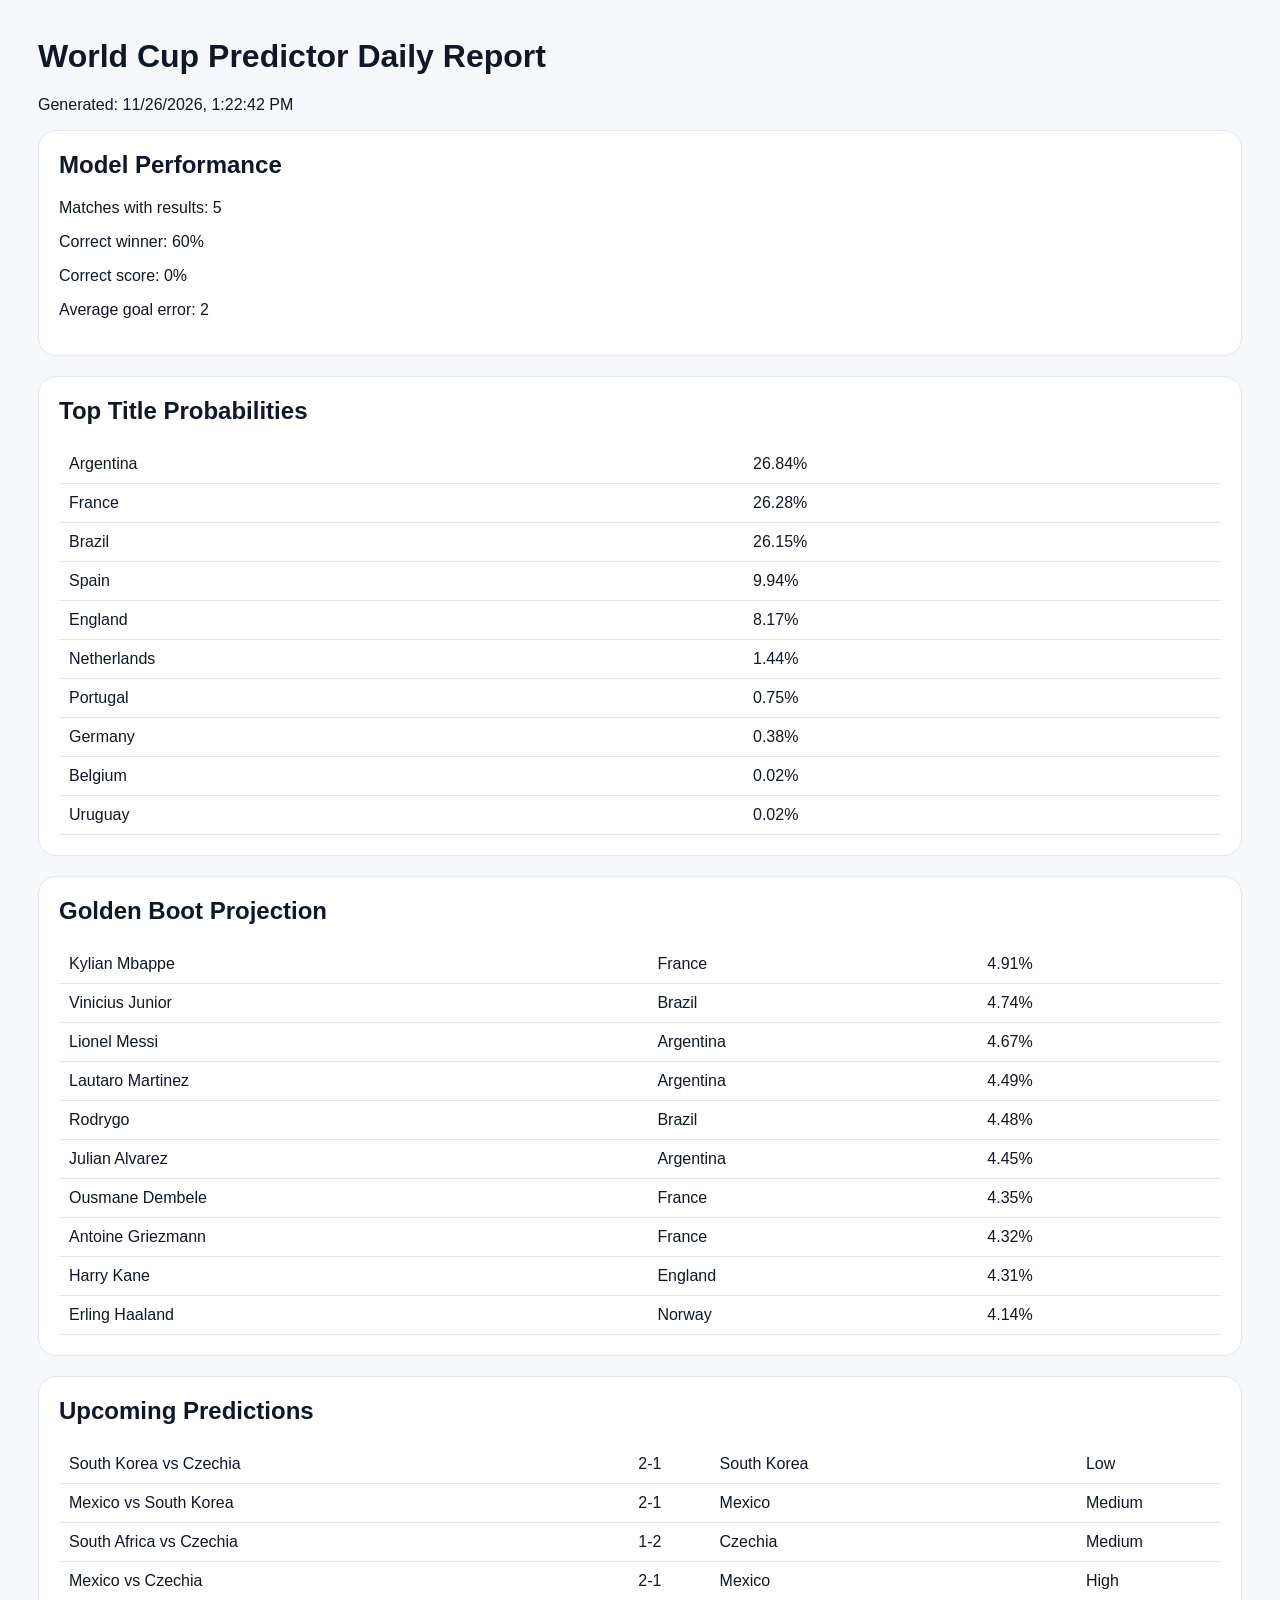
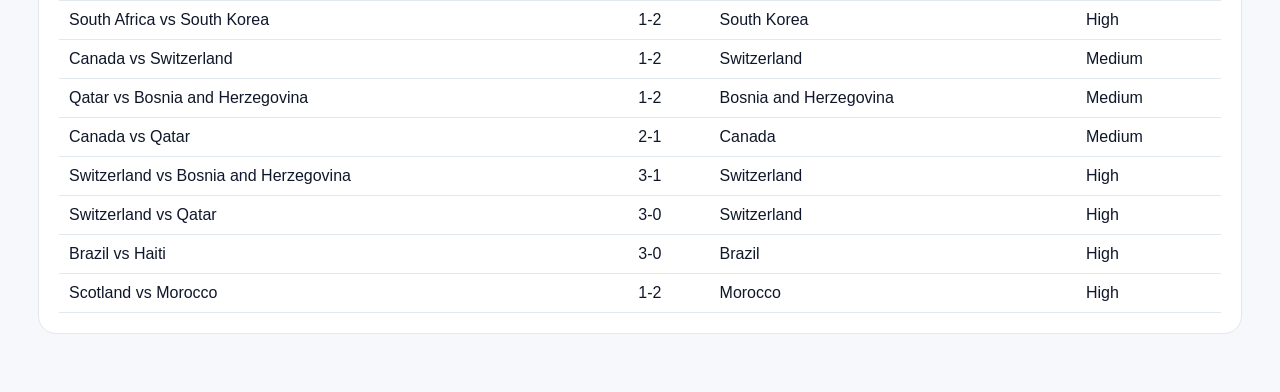
==== commit 3011119e: "Update prediction data and reports" ====
--- a/reports/daily_report.html
+++ b/reports/daily_report.html
@@ -1 +1 @@
-<!DOCTYPE html><html><head><meta charset="UTF-8"><title>World Cup Predictor Daily Report</title><style>body{font-family:Arial,sans-serif;background:#f6f8fb;color:#0f172a;padding:30px}section{background:white;border:1px solid #e2e8f0;border-radius:18px;padding:20px;margin-bottom:20px}table{width:100%;border-collapse:collapse}td,th{padding:10px;border-bottom:1px solid #e2e8f0;text-align:left}h1,h2{margin-top:0}</style></head><body><h1>World Cup Predictor Daily Report</h1><p>Generated: 11/25/2026, 1:44:26 PM</p><section><h2>Model Performance</h2><p>Matches with results: 5</p><p>Correct winner: 60%</p><p>Correct score: 0%</p><p>Average goal error: 2</p></section><section><h2>Top Title Probabilities</h2><table><tr><td>Argentina</td><td>27.39%</td></tr><tr><td>France</td><td>26.62%</td></tr><tr><td>Brazil</td><td>26.21%</td></tr><tr><td>Spain</td><td>9.36%</td></tr><tr><td>England</td><td>7.65%</td></tr><tr><td>Netherlands</td><td>1.44%</td></tr><tr><td>Portugal</td><td>0.91%</td></tr><tr><td>Germany</td><td>0.36%</td></tr><tr><td>Uruguay</td><td>0.02%</td></tr><tr><td>Croatia</td><td>0.02%</td></tr></table></section><section><h2>Golden Boot Projection</h2><table><tr><td>Kylian Mbappe</td><td>France</td><td>4.92%</td></tr><tr><td>Vinicius Junior</td><td>Brazil</td><td>4.75%</td></tr><tr><td>Lionel Messi</td><td>Argentina</td><td>4.69%</td></tr><tr><td>Lautaro Martinez</td><td>Argentina</td><td>4.51%</td></tr><tr><td>Rodrygo</td><td>Brazil</td><td>4.48%</td></tr><tr><td>Julian Alvarez</td><td>Argentina</td><td>4.47%</td></tr><tr><td>Ousmane Dembele</td><td>France</td><td>4.36%</td></tr><tr><td>Antoine Griezmann</td><td>France</td><td>4.33%</td></tr><tr><td>Harry Kane</td><td>England</td><td>4.29%</td></tr><tr><td>Erling Haaland</td><td>Norway</td><td>4.14%</td></tr></table></section><section><h2>Upcoming Predictions</h2><table><tr><td>South Korea vs Czechia</td><td>2-1</td><td>South Korea</td><td>Low</td></tr><tr><td>Mexico vs South Korea</td><td>2-1</td><td>Mexico</td><td>Medium</td></tr><tr><td>South Africa vs Czechia</td><td>1-2</td><td>Czechia</td><td>Medium</td></tr><tr><td>Mexico vs Czechia</td><td>2-1</td><td>Mexico</td><td>High</td></tr><tr><td>South Africa vs South Korea</td><td>1-2</td><td>South Korea</td><td>High</td></tr><tr><td>Canada vs Switzerland</td><td>1-2</td><td>Switzerland</td><td>Medium</td></tr><tr><td>Qatar vs Bosnia and Herzegovina</td><td>1-2</td><td>Bosnia and Herzegovina</td><td>Medium</td></tr><tr><td>Canada vs Qatar</td><td>2-1</td><td>Canada</td><td>Medium</td></tr><tr><td>Switzerland vs Bosnia and Herzegovina</td><td>3-1</td><td>Switzerland</td><td>High</td></tr><tr><td>Switzerland vs Qatar</td><td>3-0</td><td>Switzerland</td><td>High</td></tr><tr><td>Brazil vs Haiti</td><td>3-0</td><td>Brazil</td><td>High</td></tr><tr><td>Scotland vs Morocco</td><td>1-2</td><td>Morocco</td><td>High</td></tr></table></section></body></html>+<!DOCTYPE html><html><head><meta charset="UTF-8"><title>World Cup Predictor Daily Report</title><style>body{font-family:Arial,sans-serif;background:#f6f8fb;color:#0f172a;padding:30px}section{background:white;border:1px solid #e2e8f0;border-radius:18px;padding:20px;margin-bottom:20px}table{width:100%;border-collapse:collapse}td,th{padding:10px;border-bottom:1px solid #e2e8f0;text-align:left}h1,h2{margin-top:0}</style></head><body><h1>World Cup Predictor Daily Report</h1><p>Generated: 11/26/2026, 1:22:42 PM</p><section><h2>Model Performance</h2><p>Matches with results: 5</p><p>Correct winner: 60%</p><p>Correct score: 0%</p><p>Average goal error: 2</p></section><section><h2>Top Title Probabilities</h2><table><tr><td>Argentina</td><td>26.84%</td></tr><tr><td>France</td><td>26.28%</td></tr><tr><td>Brazil</td><td>26.15%</td></tr><tr><td>Spain</td><td>9.94%</td></tr><tr><td>England</td><td>8.17%</td></tr><tr><td>Netherlands</td><td>1.44%</td></tr><tr><td>Portugal</td><td>0.75%</td></tr><tr><td>Germany</td><td>0.38%</td></tr><tr><td>Belgium</td><td>0.02%</td></tr><tr><td>Uruguay</td><td>0.02%</td></tr></table></section><section><h2>Golden Boot Projection</h2><table><tr><td>Kylian Mbappe</td><td>France</td><td>4.91%</td></tr><tr><td>Vinicius Junior</td><td>Brazil</td><td>4.74%</td></tr><tr><td>Lionel Messi</td><td>Argentina</td><td>4.67%</td></tr><tr><td>Lautaro Martinez</td><td>Argentina</td><td>4.49%</td></tr><tr><td>Rodrygo</td><td>Brazil</td><td>4.48%</td></tr><tr><td>Julian Alvarez</td><td>Argentina</td><td>4.45%</td></tr><tr><td>Ousmane Dembele</td><td>France</td><td>4.35%</td></tr><tr><td>Antoine Griezmann</td><td>France</td><td>4.32%</td></tr><tr><td>Harry Kane</td><td>England</td><td>4.31%</td></tr><tr><td>Erling Haaland</td><td>Norway</td><td>4.14%</td></tr></table></section><section><h2>Upcoming Predictions</h2><table><tr><td>South Korea vs Czechia</td><td>2-1</td><td>South Korea</td><td>Low</td></tr><tr><td>Mexico vs South Korea</td><td>2-1</td><td>Mexico</td><td>Medium</td></tr><tr><td>South Africa vs Czechia</td><td>1-2</td><td>Czechia</td><td>Medium</td></tr><tr><td>Mexico vs Czechia</td><td>2-1</td><td>Mexico</td><td>High</td></tr><tr><td>South Africa vs South Korea</td><td>1-2</td><td>South Korea</td><td>High</td></tr><tr><td>Canada vs Switzerland</td><td>1-2</td><td>Switzerland</td><td>Medium</td></tr><tr><td>Qatar vs Bosnia and Herzegovina</td><td>1-2</td><td>Bosnia and Herzegovina</td><td>Medium</td></tr><tr><td>Canada vs Qatar</td><td>2-1</td><td>Canada</td><td>Medium</td></tr><tr><td>Switzerland vs Bosnia and Herzegovina</td><td>3-1</td><td>Switzerland</td><td>High</td></tr><tr><td>Switzerland vs Qatar</td><td>3-0</td><td>Switzerland</td><td>High</td></tr><tr><td>Brazil vs Haiti</td><td>3-0</td><td>Brazil</td><td>High</td></tr><tr><td>Scotland vs Morocco</td><td>1-2</td><td>Morocco</td><td>High</td></tr></table></section></body></html>
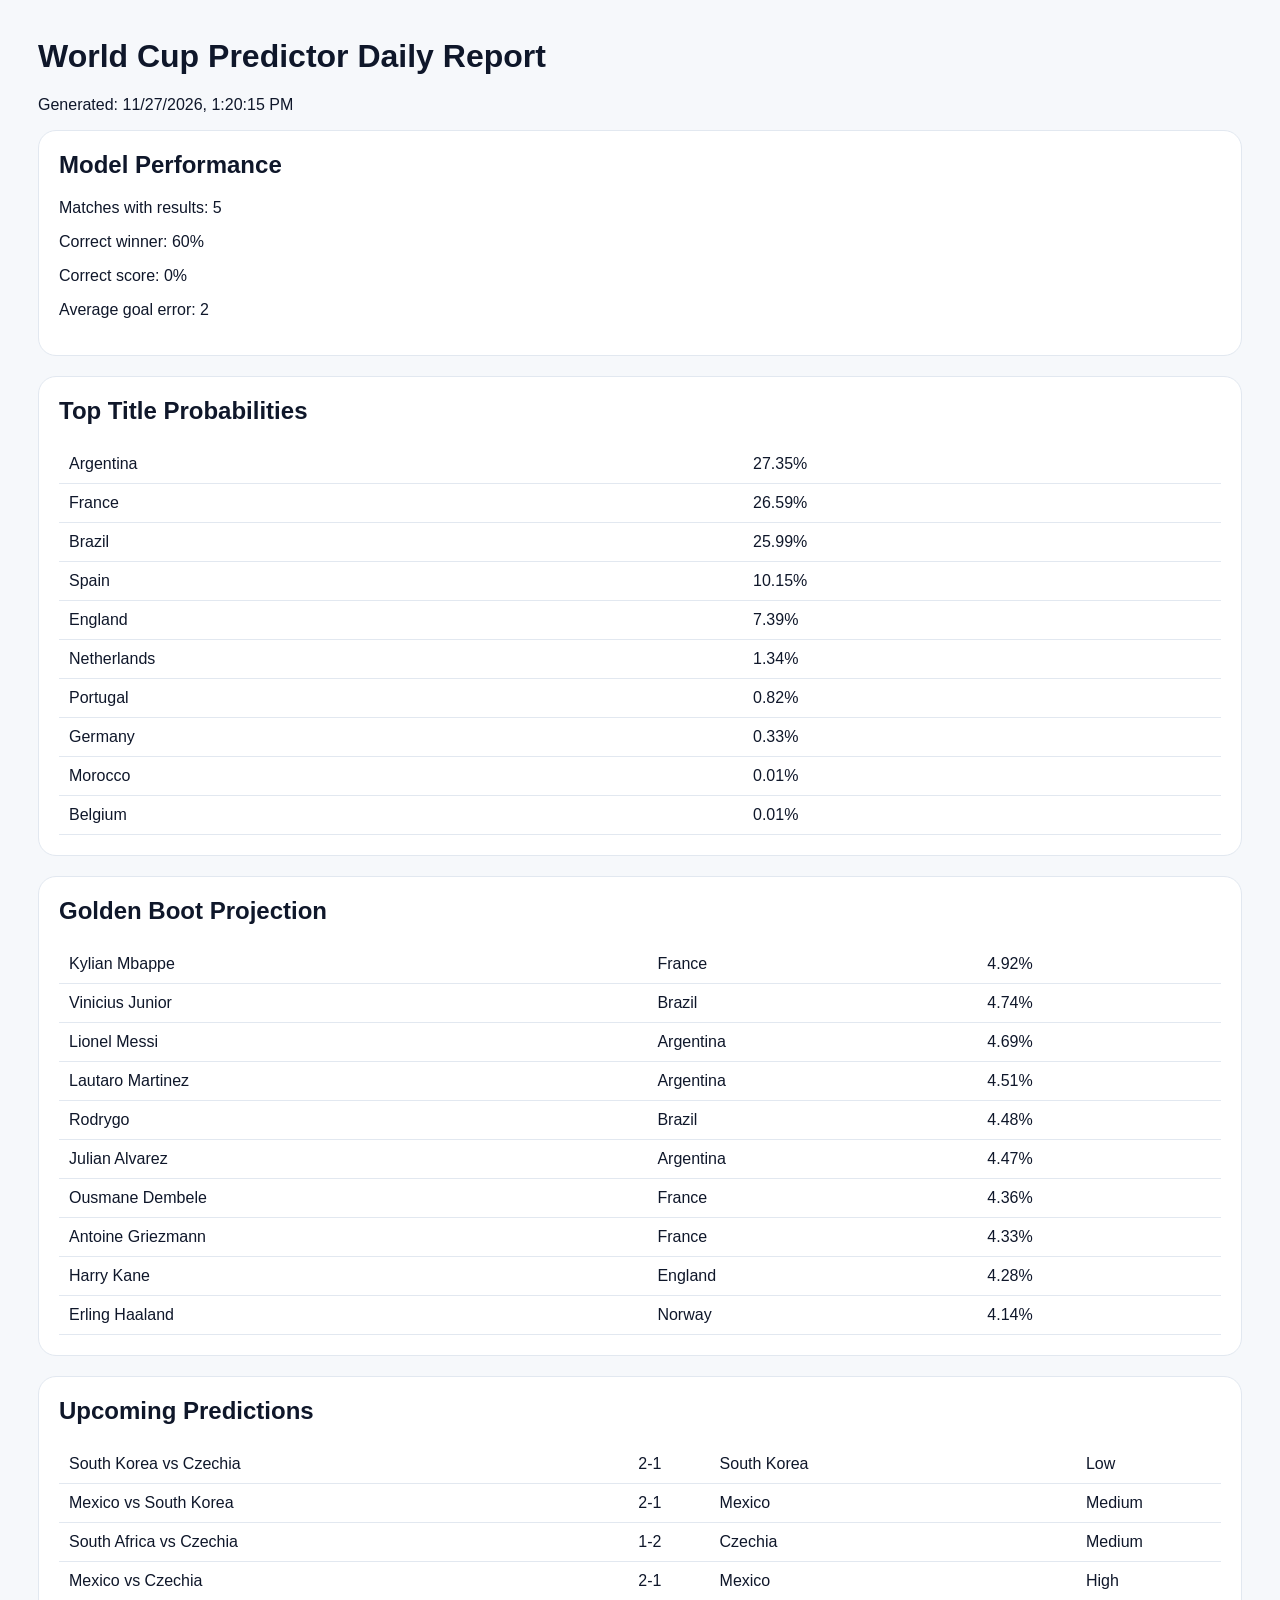
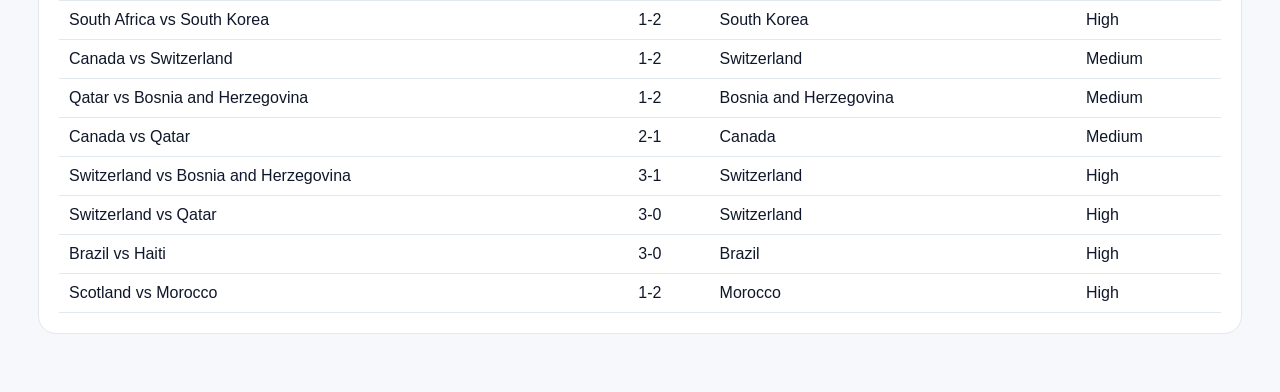
==== commit 3315bf9f: "Update prediction data and reports" ====
--- a/reports/daily_report.html
+++ b/reports/daily_report.html
@@ -1 +1 @@
-<!DOCTYPE html><html><head><meta charset="UTF-8"><title>World Cup Predictor Daily Report</title><style>body{font-family:Arial,sans-serif;background:#f6f8fb;color:#0f172a;padding:30px}section{background:white;border:1px solid #e2e8f0;border-radius:18px;padding:20px;margin-bottom:20px}table{width:100%;border-collapse:collapse}td,th{padding:10px;border-bottom:1px solid #e2e8f0;text-align:left}h1,h2{margin-top:0}</style></head><body><h1>World Cup Predictor Daily Report</h1><p>Generated: 11/26/2026, 1:22:42 PM</p><section><h2>Model Performance</h2><p>Matches with results: 5</p><p>Correct winner: 60%</p><p>Correct score: 0%</p><p>Average goal error: 2</p></section><section><h2>Top Title Probabilities</h2><table><tr><td>Argentina</td><td>26.84%</td></tr><tr><td>France</td><td>26.28%</td></tr><tr><td>Brazil</td><td>26.15%</td></tr><tr><td>Spain</td><td>9.94%</td></tr><tr><td>England</td><td>8.17%</td></tr><tr><td>Netherlands</td><td>1.44%</td></tr><tr><td>Portugal</td><td>0.75%</td></tr><tr><td>Germany</td><td>0.38%</td></tr><tr><td>Belgium</td><td>0.02%</td></tr><tr><td>Uruguay</td><td>0.02%</td></tr></table></section><section><h2>Golden Boot Projection</h2><table><tr><td>Kylian Mbappe</td><td>France</td><td>4.91%</td></tr><tr><td>Vinicius Junior</td><td>Brazil</td><td>4.74%</td></tr><tr><td>Lionel Messi</td><td>Argentina</td><td>4.67%</td></tr><tr><td>Lautaro Martinez</td><td>Argentina</td><td>4.49%</td></tr><tr><td>Rodrygo</td><td>Brazil</td><td>4.48%</td></tr><tr><td>Julian Alvarez</td><td>Argentina</td><td>4.45%</td></tr><tr><td>Ousmane Dembele</td><td>France</td><td>4.35%</td></tr><tr><td>Antoine Griezmann</td><td>France</td><td>4.32%</td></tr><tr><td>Harry Kane</td><td>England</td><td>4.31%</td></tr><tr><td>Erling Haaland</td><td>Norway</td><td>4.14%</td></tr></table></section><section><h2>Upcoming Predictions</h2><table><tr><td>South Korea vs Czechia</td><td>2-1</td><td>South Korea</td><td>Low</td></tr><tr><td>Mexico vs South Korea</td><td>2-1</td><td>Mexico</td><td>Medium</td></tr><tr><td>South Africa vs Czechia</td><td>1-2</td><td>Czechia</td><td>Medium</td></tr><tr><td>Mexico vs Czechia</td><td>2-1</td><td>Mexico</td><td>High</td></tr><tr><td>South Africa vs South Korea</td><td>1-2</td><td>South Korea</td><td>High</td></tr><tr><td>Canada vs Switzerland</td><td>1-2</td><td>Switzerland</td><td>Medium</td></tr><tr><td>Qatar vs Bosnia and Herzegovina</td><td>1-2</td><td>Bosnia and Herzegovina</td><td>Medium</td></tr><tr><td>Canada vs Qatar</td><td>2-1</td><td>Canada</td><td>Medium</td></tr><tr><td>Switzerland vs Bosnia and Herzegovina</td><td>3-1</td><td>Switzerland</td><td>High</td></tr><tr><td>Switzerland vs Qatar</td><td>3-0</td><td>Switzerland</td><td>High</td></tr><tr><td>Brazil vs Haiti</td><td>3-0</td><td>Brazil</td><td>High</td></tr><tr><td>Scotland vs Morocco</td><td>1-2</td><td>Morocco</td><td>High</td></tr></table></section></body></html>+<!DOCTYPE html><html><head><meta charset="UTF-8"><title>World Cup Predictor Daily Report</title><style>body{font-family:Arial,sans-serif;background:#f6f8fb;color:#0f172a;padding:30px}section{background:white;border:1px solid #e2e8f0;border-radius:18px;padding:20px;margin-bottom:20px}table{width:100%;border-collapse:collapse}td,th{padding:10px;border-bottom:1px solid #e2e8f0;text-align:left}h1,h2{margin-top:0}</style></head><body><h1>World Cup Predictor Daily Report</h1><p>Generated: 11/27/2026, 1:20:15 PM</p><section><h2>Model Performance</h2><p>Matches with results: 5</p><p>Correct winner: 60%</p><p>Correct score: 0%</p><p>Average goal error: 2</p></section><section><h2>Top Title Probabilities</h2><table><tr><td>Argentina</td><td>27.35%</td></tr><tr><td>France</td><td>26.59%</td></tr><tr><td>Brazil</td><td>25.99%</td></tr><tr><td>Spain</td><td>10.15%</td></tr><tr><td>England</td><td>7.39%</td></tr><tr><td>Netherlands</td><td>1.34%</td></tr><tr><td>Portugal</td><td>0.82%</td></tr><tr><td>Germany</td><td>0.33%</td></tr><tr><td>Morocco</td><td>0.01%</td></tr><tr><td>Belgium</td><td>0.01%</td></tr></table></section><section><h2>Golden Boot Projection</h2><table><tr><td>Kylian Mbappe</td><td>France</td><td>4.92%</td></tr><tr><td>Vinicius Junior</td><td>Brazil</td><td>4.74%</td></tr><tr><td>Lionel Messi</td><td>Argentina</td><td>4.69%</td></tr><tr><td>Lautaro Martinez</td><td>Argentina</td><td>4.51%</td></tr><tr><td>Rodrygo</td><td>Brazil</td><td>4.48%</td></tr><tr><td>Julian Alvarez</td><td>Argentina</td><td>4.47%</td></tr><tr><td>Ousmane Dembele</td><td>France</td><td>4.36%</td></tr><tr><td>Antoine Griezmann</td><td>France</td><td>4.33%</td></tr><tr><td>Harry Kane</td><td>England</td><td>4.28%</td></tr><tr><td>Erling Haaland</td><td>Norway</td><td>4.14%</td></tr></table></section><section><h2>Upcoming Predictions</h2><table><tr><td>South Korea vs Czechia</td><td>2-1</td><td>South Korea</td><td>Low</td></tr><tr><td>Mexico vs South Korea</td><td>2-1</td><td>Mexico</td><td>Medium</td></tr><tr><td>South Africa vs Czechia</td><td>1-2</td><td>Czechia</td><td>Medium</td></tr><tr><td>Mexico vs Czechia</td><td>2-1</td><td>Mexico</td><td>High</td></tr><tr><td>South Africa vs South Korea</td><td>1-2</td><td>South Korea</td><td>High</td></tr><tr><td>Canada vs Switzerland</td><td>1-2</td><td>Switzerland</td><td>Medium</td></tr><tr><td>Qatar vs Bosnia and Herzegovina</td><td>1-2</td><td>Bosnia and Herzegovina</td><td>Medium</td></tr><tr><td>Canada vs Qatar</td><td>2-1</td><td>Canada</td><td>Medium</td></tr><tr><td>Switzerland vs Bosnia and Herzegovina</td><td>3-1</td><td>Switzerland</td><td>High</td></tr><tr><td>Switzerland vs Qatar</td><td>3-0</td><td>Switzerland</td><td>High</td></tr><tr><td>Brazil vs Haiti</td><td>3-0</td><td>Brazil</td><td>High</td></tr><tr><td>Scotland vs Morocco</td><td>1-2</td><td>Morocco</td><td>High</td></tr></table></section></body></html>
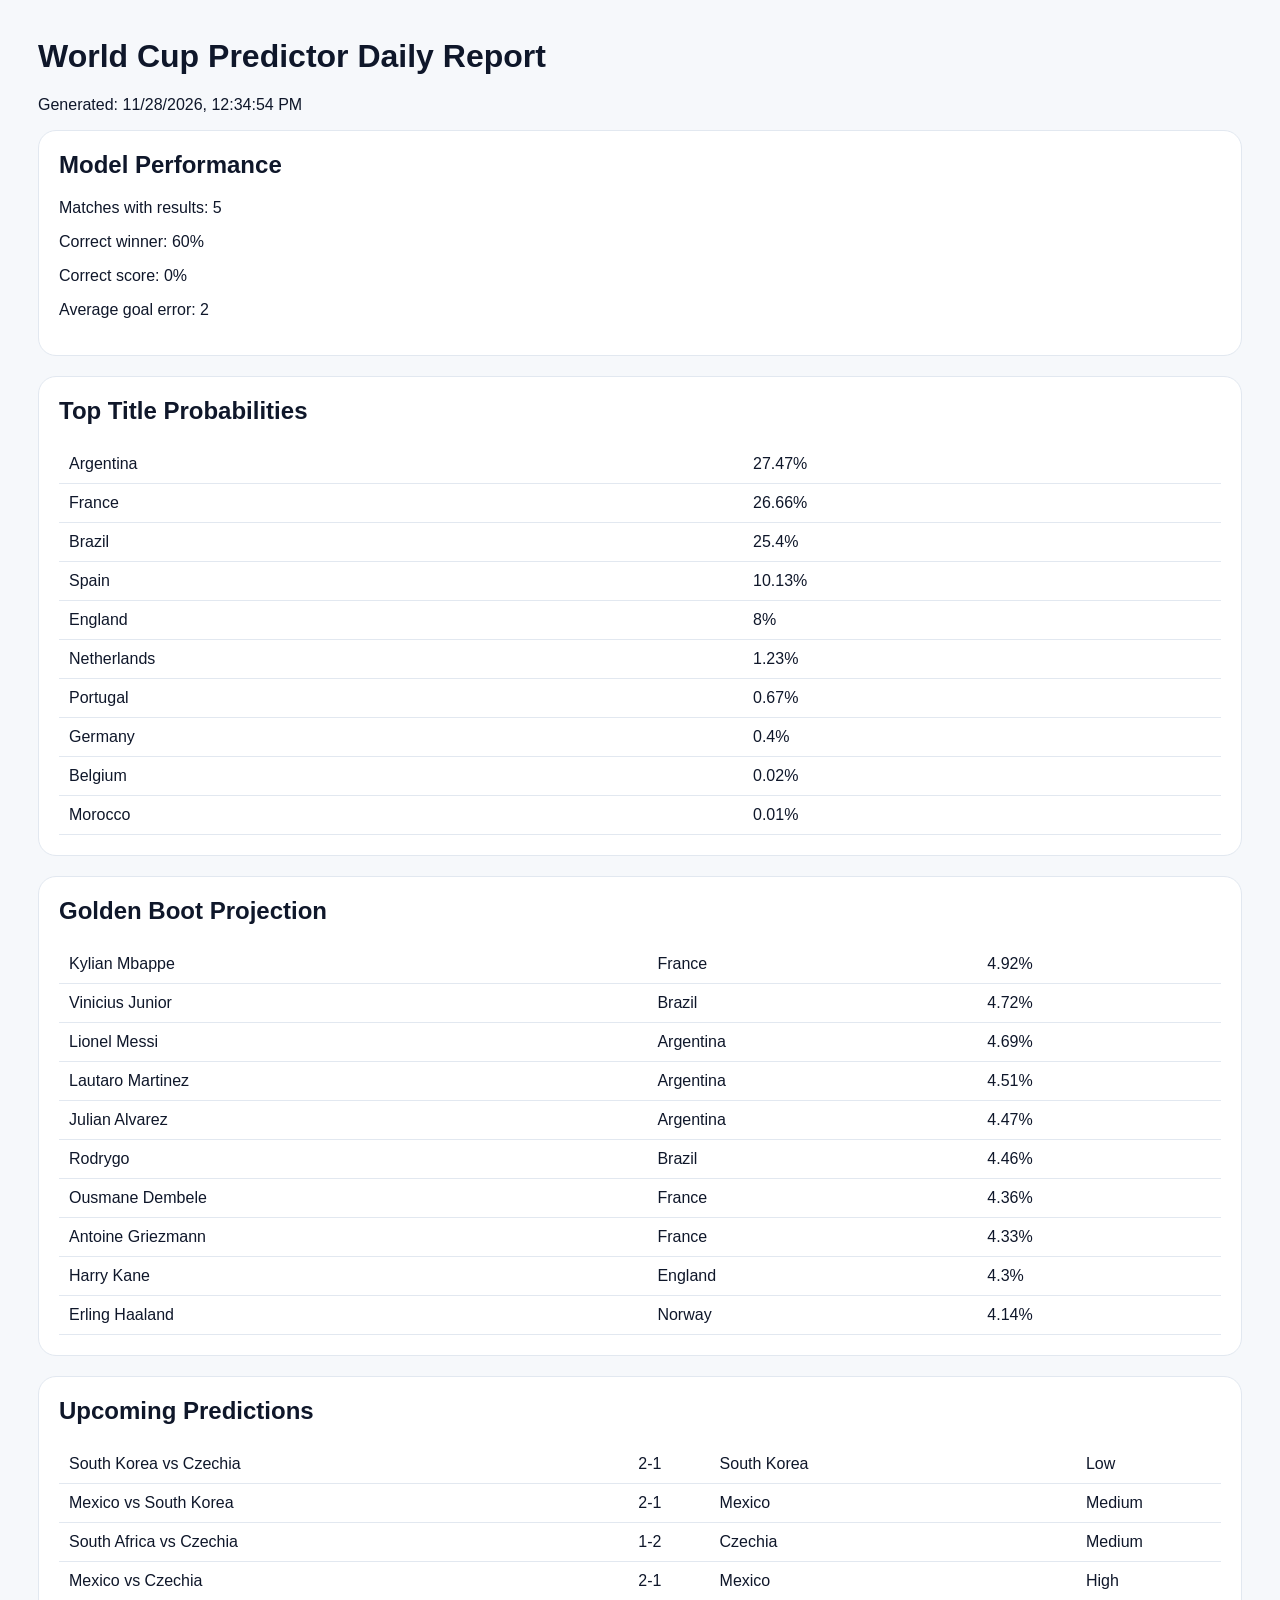
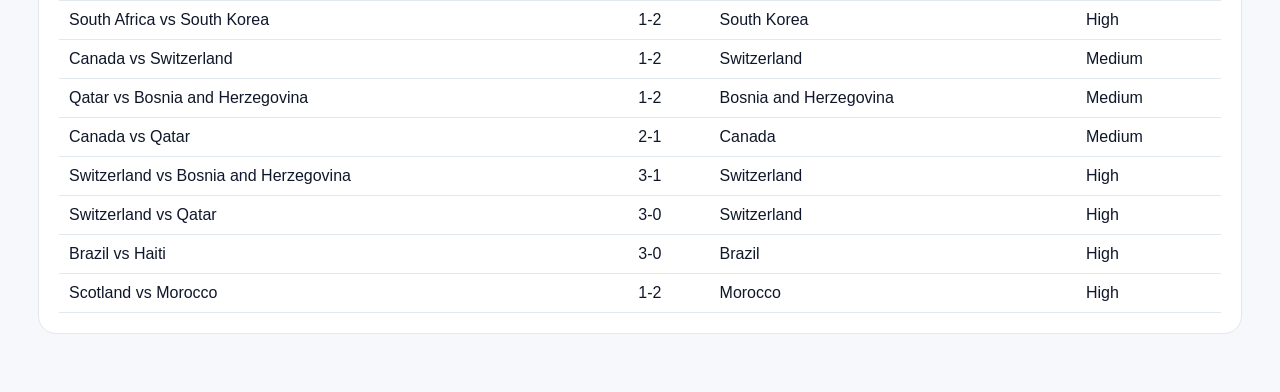
==== commit 046ef6e0: "Update prediction data and reports" ====
--- a/reports/daily_report.html
+++ b/reports/daily_report.html
@@ -1 +1 @@
-<!DOCTYPE html><html><head><meta charset="UTF-8"><title>World Cup Predictor Daily Report</title><style>body{font-family:Arial,sans-serif;background:#f6f8fb;color:#0f172a;padding:30px}section{background:white;border:1px solid #e2e8f0;border-radius:18px;padding:20px;margin-bottom:20px}table{width:100%;border-collapse:collapse}td,th{padding:10px;border-bottom:1px solid #e2e8f0;text-align:left}h1,h2{margin-top:0}</style></head><body><h1>World Cup Predictor Daily Report</h1><p>Generated: 11/27/2026, 1:20:15 PM</p><section><h2>Model Performance</h2><p>Matches with results: 5</p><p>Correct winner: 60%</p><p>Correct score: 0%</p><p>Average goal error: 2</p></section><section><h2>Top Title Probabilities</h2><table><tr><td>Argentina</td><td>27.35%</td></tr><tr><td>France</td><td>26.59%</td></tr><tr><td>Brazil</td><td>25.99%</td></tr><tr><td>Spain</td><td>10.15%</td></tr><tr><td>England</td><td>7.39%</td></tr><tr><td>Netherlands</td><td>1.34%</td></tr><tr><td>Portugal</td><td>0.82%</td></tr><tr><td>Germany</td><td>0.33%</td></tr><tr><td>Morocco</td><td>0.01%</td></tr><tr><td>Belgium</td><td>0.01%</td></tr></table></section><section><h2>Golden Boot Projection</h2><table><tr><td>Kylian Mbappe</td><td>France</td><td>4.92%</td></tr><tr><td>Vinicius Junior</td><td>Brazil</td><td>4.74%</td></tr><tr><td>Lionel Messi</td><td>Argentina</td><td>4.69%</td></tr><tr><td>Lautaro Martinez</td><td>Argentina</td><td>4.51%</td></tr><tr><td>Rodrygo</td><td>Brazil</td><td>4.48%</td></tr><tr><td>Julian Alvarez</td><td>Argentina</td><td>4.47%</td></tr><tr><td>Ousmane Dembele</td><td>France</td><td>4.36%</td></tr><tr><td>Antoine Griezmann</td><td>France</td><td>4.33%</td></tr><tr><td>Harry Kane</td><td>England</td><td>4.28%</td></tr><tr><td>Erling Haaland</td><td>Norway</td><td>4.14%</td></tr></table></section><section><h2>Upcoming Predictions</h2><table><tr><td>South Korea vs Czechia</td><td>2-1</td><td>South Korea</td><td>Low</td></tr><tr><td>Mexico vs South Korea</td><td>2-1</td><td>Mexico</td><td>Medium</td></tr><tr><td>South Africa vs Czechia</td><td>1-2</td><td>Czechia</td><td>Medium</td></tr><tr><td>Mexico vs Czechia</td><td>2-1</td><td>Mexico</td><td>High</td></tr><tr><td>South Africa vs South Korea</td><td>1-2</td><td>South Korea</td><td>High</td></tr><tr><td>Canada vs Switzerland</td><td>1-2</td><td>Switzerland</td><td>Medium</td></tr><tr><td>Qatar vs Bosnia and Herzegovina</td><td>1-2</td><td>Bosnia and Herzegovina</td><td>Medium</td></tr><tr><td>Canada vs Qatar</td><td>2-1</td><td>Canada</td><td>Medium</td></tr><tr><td>Switzerland vs Bosnia and Herzegovina</td><td>3-1</td><td>Switzerland</td><td>High</td></tr><tr><td>Switzerland vs Qatar</td><td>3-0</td><td>Switzerland</td><td>High</td></tr><tr><td>Brazil vs Haiti</td><td>3-0</td><td>Brazil</td><td>High</td></tr><tr><td>Scotland vs Morocco</td><td>1-2</td><td>Morocco</td><td>High</td></tr></table></section></body></html>+<!DOCTYPE html><html><head><meta charset="UTF-8"><title>World Cup Predictor Daily Report</title><style>body{font-family:Arial,sans-serif;background:#f6f8fb;color:#0f172a;padding:30px}section{background:white;border:1px solid #e2e8f0;border-radius:18px;padding:20px;margin-bottom:20px}table{width:100%;border-collapse:collapse}td,th{padding:10px;border-bottom:1px solid #e2e8f0;text-align:left}h1,h2{margin-top:0}</style></head><body><h1>World Cup Predictor Daily Report</h1><p>Generated: 11/28/2026, 12:34:54 PM</p><section><h2>Model Performance</h2><p>Matches with results: 5</p><p>Correct winner: 60%</p><p>Correct score: 0%</p><p>Average goal error: 2</p></section><section><h2>Top Title Probabilities</h2><table><tr><td>Argentina</td><td>27.47%</td></tr><tr><td>France</td><td>26.66%</td></tr><tr><td>Brazil</td><td>25.4%</td></tr><tr><td>Spain</td><td>10.13%</td></tr><tr><td>England</td><td>8%</td></tr><tr><td>Netherlands</td><td>1.23%</td></tr><tr><td>Portugal</td><td>0.67%</td></tr><tr><td>Germany</td><td>0.4%</td></tr><tr><td>Belgium</td><td>0.02%</td></tr><tr><td>Morocco</td><td>0.01%</td></tr></table></section><section><h2>Golden Boot Projection</h2><table><tr><td>Kylian Mbappe</td><td>France</td><td>4.92%</td></tr><tr><td>Vinicius Junior</td><td>Brazil</td><td>4.72%</td></tr><tr><td>Lionel Messi</td><td>Argentina</td><td>4.69%</td></tr><tr><td>Lautaro Martinez</td><td>Argentina</td><td>4.51%</td></tr><tr><td>Julian Alvarez</td><td>Argentina</td><td>4.47%</td></tr><tr><td>Rodrygo</td><td>Brazil</td><td>4.46%</td></tr><tr><td>Ousmane Dembele</td><td>France</td><td>4.36%</td></tr><tr><td>Antoine Griezmann</td><td>France</td><td>4.33%</td></tr><tr><td>Harry Kane</td><td>England</td><td>4.3%</td></tr><tr><td>Erling Haaland</td><td>Norway</td><td>4.14%</td></tr></table></section><section><h2>Upcoming Predictions</h2><table><tr><td>South Korea vs Czechia</td><td>2-1</td><td>South Korea</td><td>Low</td></tr><tr><td>Mexico vs South Korea</td><td>2-1</td><td>Mexico</td><td>Medium</td></tr><tr><td>South Africa vs Czechia</td><td>1-2</td><td>Czechia</td><td>Medium</td></tr><tr><td>Mexico vs Czechia</td><td>2-1</td><td>Mexico</td><td>High</td></tr><tr><td>South Africa vs South Korea</td><td>1-2</td><td>South Korea</td><td>High</td></tr><tr><td>Canada vs Switzerland</td><td>1-2</td><td>Switzerland</td><td>Medium</td></tr><tr><td>Qatar vs Bosnia and Herzegovina</td><td>1-2</td><td>Bosnia and Herzegovina</td><td>Medium</td></tr><tr><td>Canada vs Qatar</td><td>2-1</td><td>Canada</td><td>Medium</td></tr><tr><td>Switzerland vs Bosnia and Herzegovina</td><td>3-1</td><td>Switzerland</td><td>High</td></tr><tr><td>Switzerland vs Qatar</td><td>3-0</td><td>Switzerland</td><td>High</td></tr><tr><td>Brazil vs Haiti</td><td>3-0</td><td>Brazil</td><td>High</td></tr><tr><td>Scotland vs Morocco</td><td>1-2</td><td>Morocco</td><td>High</td></tr></table></section></body></html>
